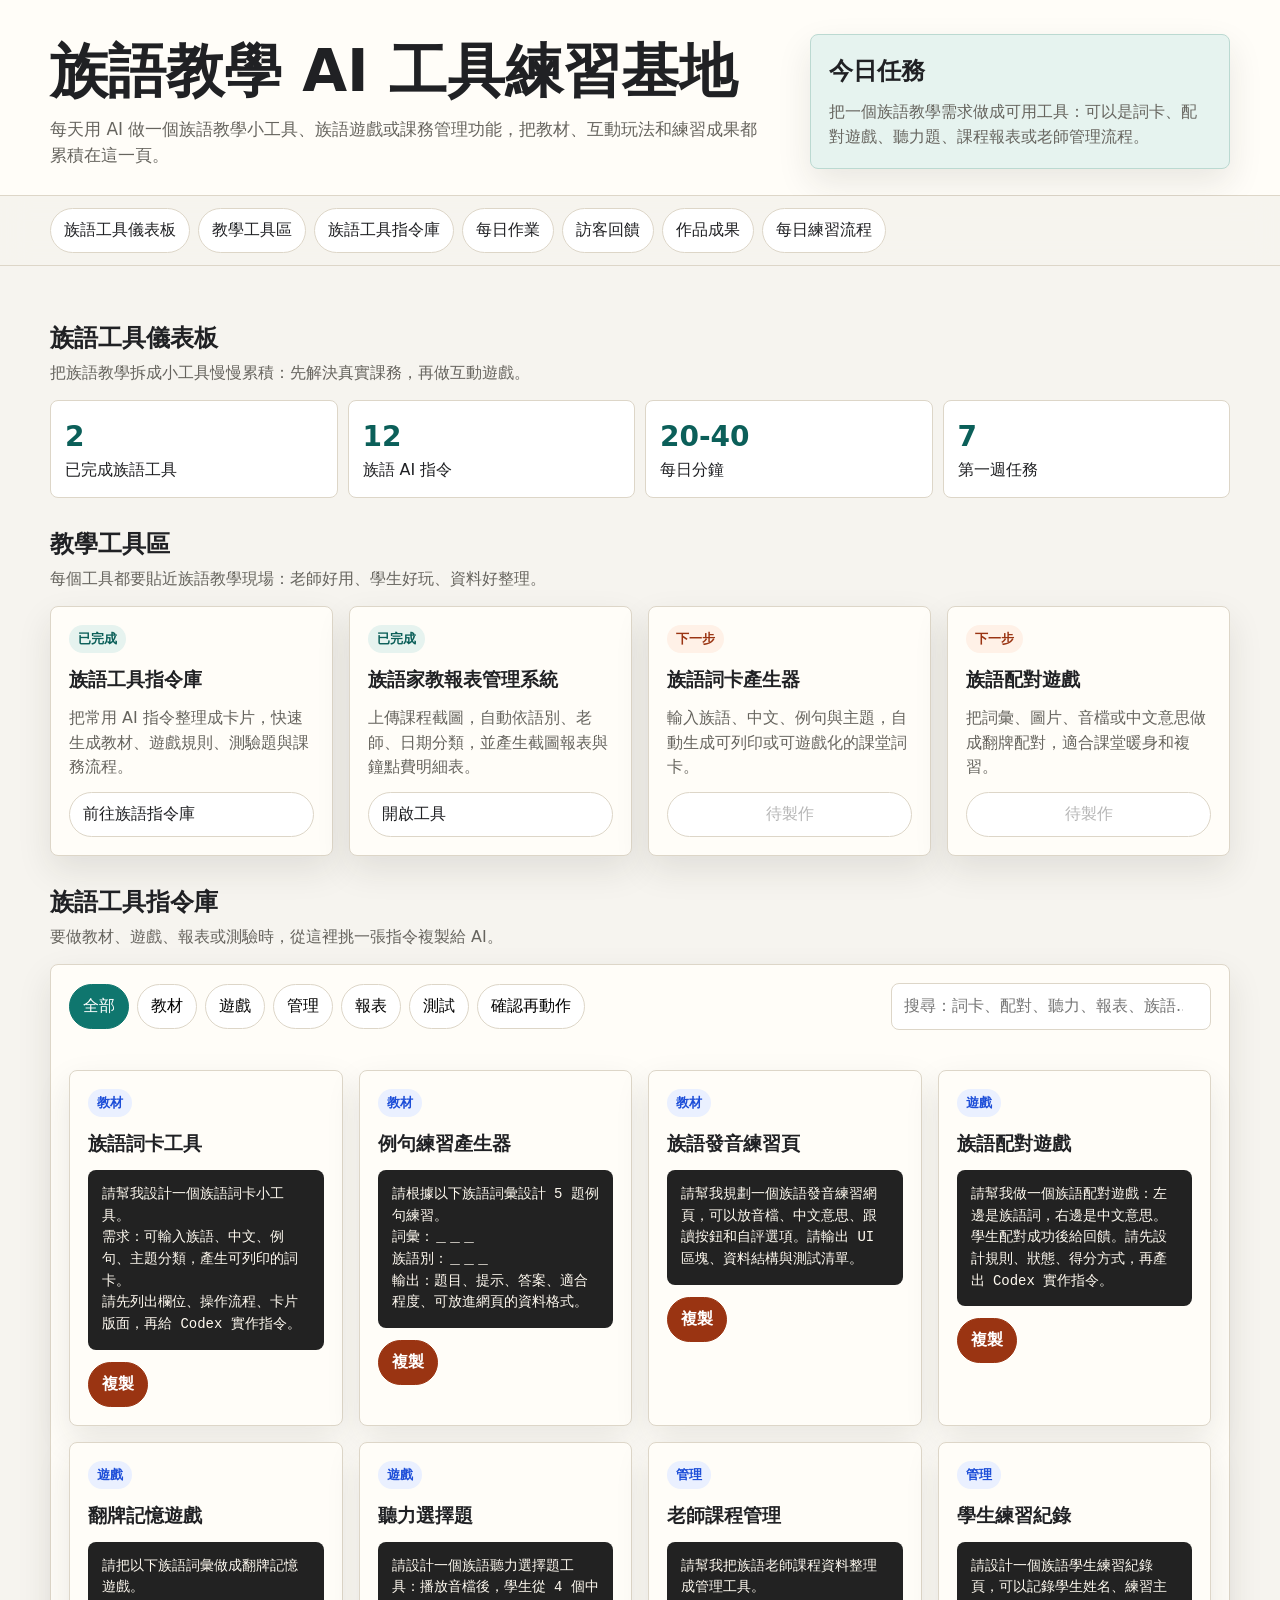
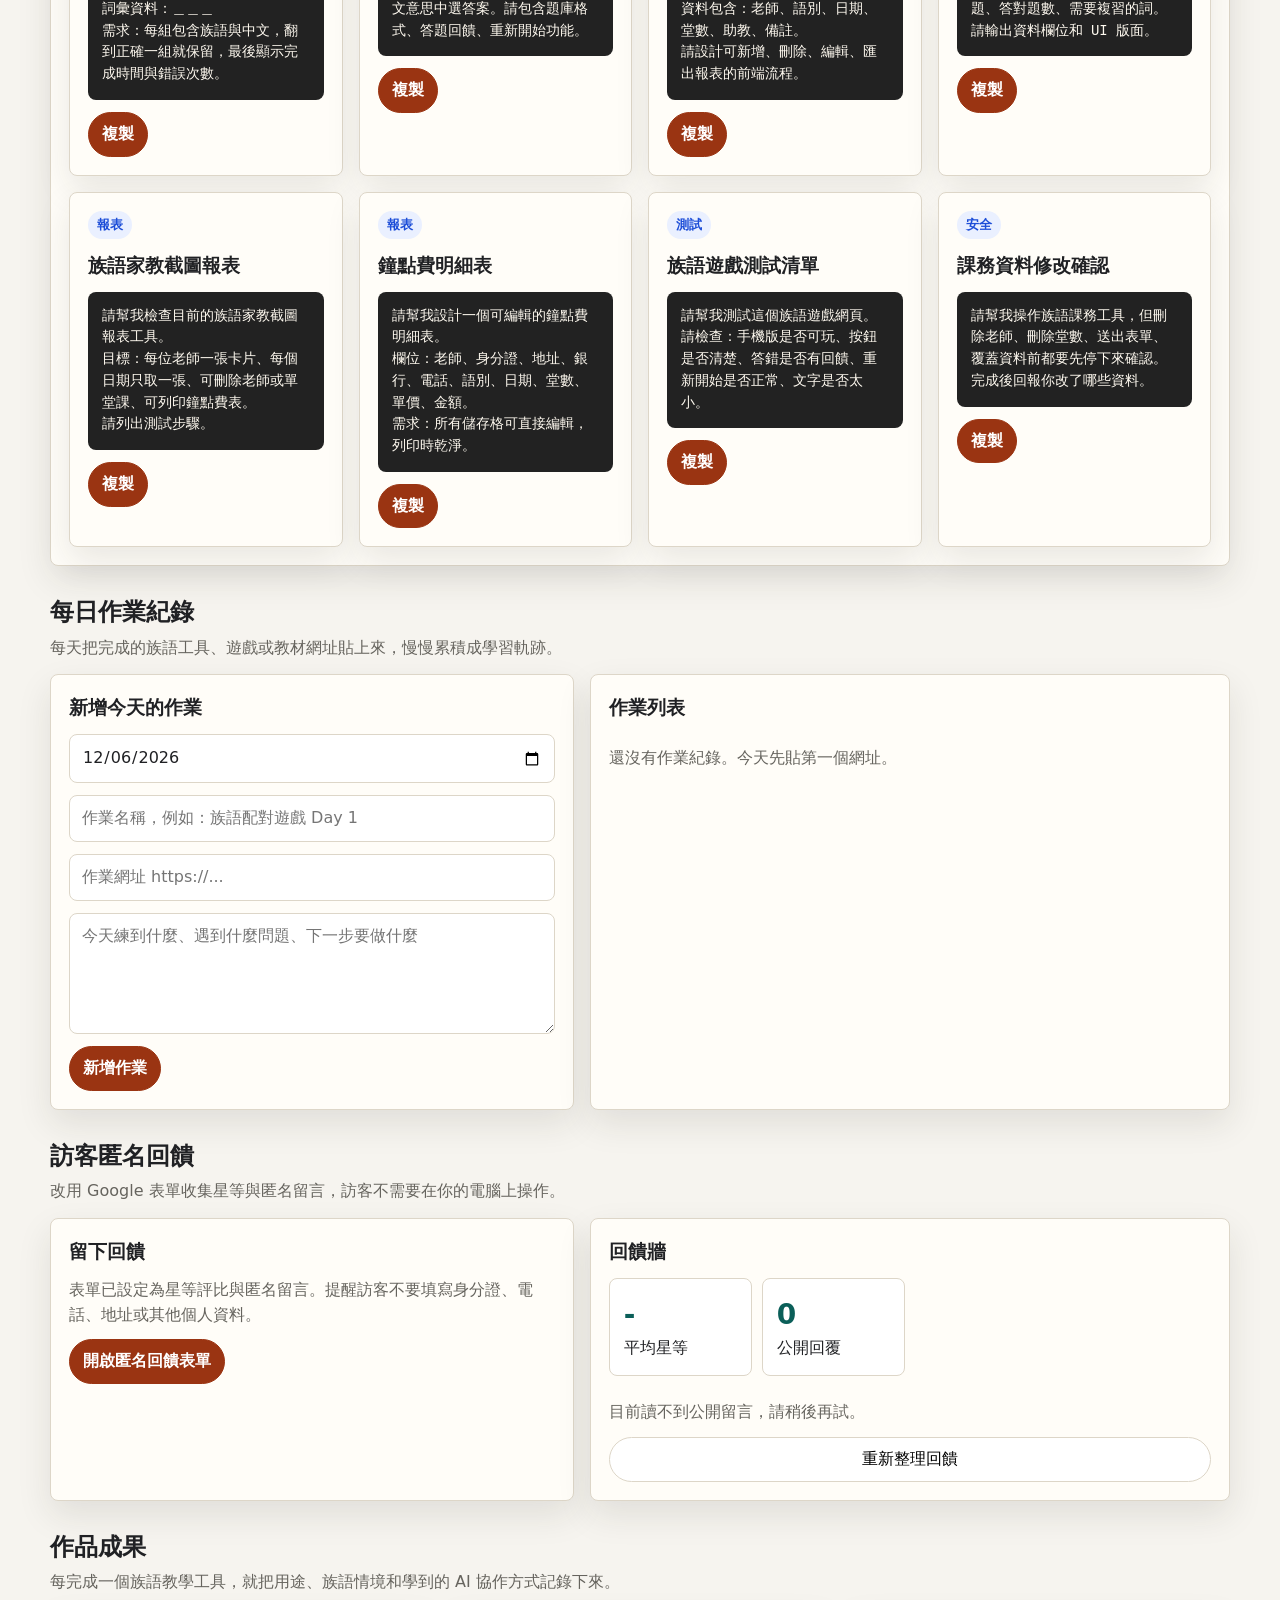
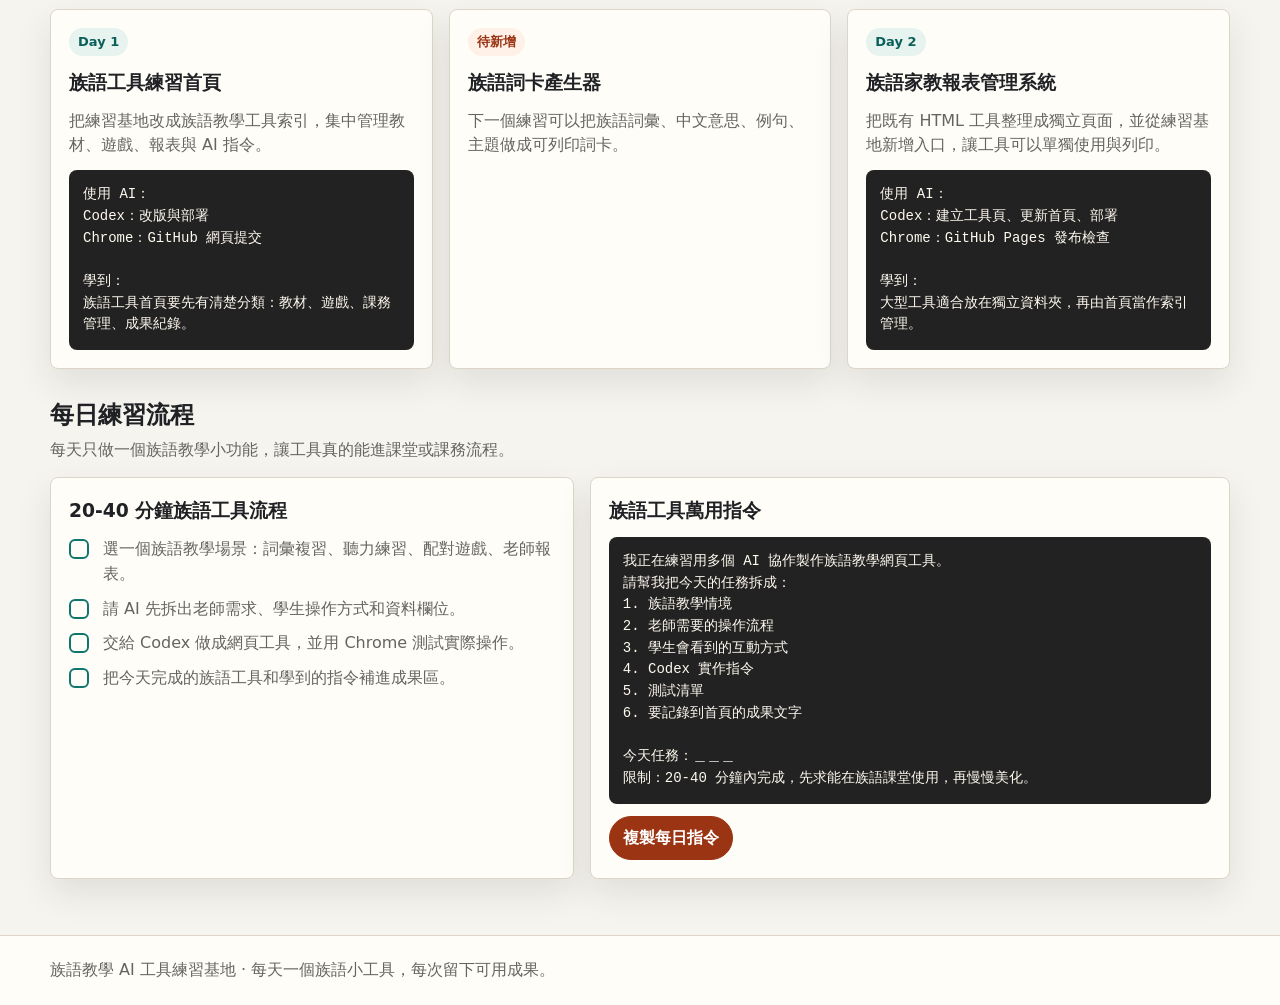
==== codex-chrome-prompts/index.html @ d0bfd475 "Connect public feedback wall Read anonymous feedback from the public Google Sheets response feed and" ====
<!doctype html>
<html lang="zh-Hant">
<head>
  <meta charset="utf-8">
  <meta name="viewport" content="width=device-width, initial-scale=1">
  <title>族語教學 AI 工具練習基地</title>
  <style>
    :root {
      color-scheme: light;
      --bg: #f6f4ef;
      --ink: #202124;
      --muted: #66645e;
      --line: #ddd6c8;
      --panel: #fffdf8;
      --accent: #0f766e;
      --accent-dark: #0b5f59;
      --warn: #9a3412;
      --blue: #1d4ed8;
      --green-soft: #e6f3ef;
      --orange-soft: #fff1e7;
      --blue-soft: #eaf0ff;
      --shadow: 0 14px 34px rgba(41, 37, 29, 0.10);
    }

    * {
      box-sizing: border-box;
    }

    html {
      scroll-behavior: smooth;
    }

    body {
      margin: 0;
      font-family: "Noto Sans TC", "Microsoft JhengHei", system-ui, sans-serif;
      background: var(--bg);
      color: var(--ink);
      line-height: 1.55;
    }

    a {
      color: inherit;
    }

    header {
      border-bottom: 1px solid var(--line);
      background: var(--panel);
    }

    .wrap {
      width: min(1180px, calc(100% - 32px));
      margin: 0 auto;
    }

    .hero {
      display: grid;
      grid-template-columns: minmax(0, 1.4fr) minmax(280px, 0.8fr);
      gap: 24px;
      align-items: end;
      padding: 34px 0 26px;
    }

    h1 {
      margin: 0;
      font-size: clamp(30px, 5vw, 58px);
      line-height: 1.05;
      letter-spacing: 0;
    }

    .lead {
      margin: 14px 0 0;
      color: var(--muted);
      font-size: 17px;
      max-width: 720px;
    }

    .today {
      background: var(--green-soft);
      border: 1px solid #bbd9d1;
      border-radius: 8px;
      padding: 18px;
      box-shadow: var(--shadow);
    }

    .today h2,
    .section-title h2,
    .card h3 {
      margin: 0;
      letter-spacing: 0;
    }

    .today p {
      margin: 10px 0 0;
      color: var(--muted);
    }

    .nav {
      position: sticky;
      top: 0;
      z-index: 20;
      background: rgba(246, 244, 239, 0.94);
      backdrop-filter: blur(14px);
      border-bottom: 1px solid var(--line);
    }

    .nav-inner {
      display: flex;
      flex-wrap: wrap;
      gap: 8px;
      padding: 12px 0;
    }

    .nav a,
    .pill,
    .tab,
    .copy {
      min-height: 40px;
      border-radius: 999px;
      border: 1px solid var(--line);
      background: #fff;
      padding: 9px 13px;
      text-decoration: none;
      font: inherit;
      cursor: pointer;
    }

    .nav a:hover,
    .tab[aria-pressed="true"] {
      background: var(--accent);
      border-color: var(--accent);
      color: white;
    }

    main {
      padding: 26px 0 56px;
    }

    section {
      scroll-margin-top: 78px;
      margin-top: 28px;
    }

    .section-title {
      display: flex;
      align-items: end;
      justify-content: space-between;
      gap: 16px;
      margin-bottom: 14px;
    }

    .section-title p {
      margin: 4px 0 0;
      color: var(--muted);
    }

    .grid {
      display: grid;
      grid-template-columns: repeat(auto-fit, minmax(260px, 1fr));
      gap: 16px;
    }

    .wide-grid {
      display: grid;
      grid-template-columns: minmax(0, 0.9fr) minmax(0, 1.1fr);
      gap: 16px;
    }

    .card,
    .prompt-panel {
      background: var(--panel);
      border: 1px solid var(--line);
      border-radius: 8px;
      box-shadow: var(--shadow);
      padding: 18px;
    }

    .card {
      display: flex;
      flex-direction: column;
      gap: 12px;
    }

    .card p {
      margin: 0;
      color: var(--muted);
    }

    .metric {
      display: grid;
      grid-template-columns: repeat(4, 1fr);
      gap: 10px;
    }

    .metric div {
      background: #fff;
      border: 1px solid var(--line);
      border-radius: 8px;
      padding: 14px;
    }

    .metric strong {
      display: block;
      font-size: 28px;
      color: var(--accent-dark);
    }

    .tool-card {
      min-height: 210px;
    }

    .status {
      width: fit-content;
      max-width: 100%;
      border-radius: 999px;
      padding: 4px 9px;
      font-size: 13px;
      font-weight: 700;
      background: var(--blue-soft);
      color: var(--blue);
    }

    .status.done {
      background: var(--green-soft);
      color: var(--accent-dark);
    }

    .status.next {
      background: var(--orange-soft);
      color: var(--warn);
    }

    pre {
      margin: 0;
      white-space: pre-wrap;
      word-break: break-word;
      background: #222;
      color: #fffaf0;
      border-radius: 8px;
      padding: 14px;
      font-size: 14px;
      overflow: auto;
    }

    .prompt-panel {
      display: grid;
      gap: 12px;
    }

    .prompt-top {
      display: grid;
      grid-template-columns: 1fr minmax(220px, 320px);
      gap: 12px;
      align-items: center;
    }

    .search {
      width: 100%;
      min-height: 44px;
      border: 1px solid var(--line);
      border-radius: 8px;
      padding: 10px 12px;
      font: inherit;
      background: #fff;
      color: var(--ink);
    }

    .tabs {
      display: flex;
      flex-wrap: wrap;
      gap: 8px;
    }

    .copy {
      width: fit-content;
      background: var(--warn);
      border-color: var(--warn);
      color: white;
      font-weight: 700;
    }

    .checklist {
      margin: 0;
      padding: 0;
      list-style: none;
      display: grid;
      gap: 10px;
    }

    .checklist li {
      display: grid;
      grid-template-columns: 26px 1fr;
      gap: 8px;
      align-items: start;
      color: var(--muted);
    }

    .box {
      width: 20px;
      height: 20px;
      border-radius: 6px;
      border: 2px solid var(--accent);
      margin-top: 2px;
    }

    .empty {
      display: none;
      padding: 26px;
      border: 1px dashed var(--line);
      border-radius: 8px;
      text-align: center;
      color: var(--muted);
      background: rgba(255, 255, 255, 0.5);
    }

    footer {
      border-top: 1px solid var(--line);
      color: var(--muted);
      padding: 22px 0;
      background: var(--panel);
    }

    @media (max-width: 820px) {
      .hero,
      .wide-grid,
      .prompt-top {
        grid-template-columns: 1fr;
      }

      .metric {
        grid-template-columns: repeat(2, 1fr);
      }

      .wrap {
        width: min(100% - 22px, 1180px);
      }
    }
  </style>
</head>
<body>
  <header>
    <div class="wrap hero">
      <div>
        <h1>族語教學 AI 工具練習基地</h1>
        <p class="lead">每天用 AI 做一個族語教學小工具、族語遊戲或課務管理功能，把教材、互動玩法和練習成果都累積在這一頁。</p>
      </div>
      <aside class="today">
        <h2>今日任務</h2>
        <p>把一個族語教學需求做成可用工具：可以是詞卡、配對遊戲、聽力題、課程報表或老師管理流程。</p>
      </aside>
    </div>
  </header>

  <nav class="nav" aria-label="首頁導覽">
    <div class="wrap nav-inner">
      <a href="#dashboard">族語工具儀表板</a>
      <a href="#tools">教學工具區</a>
      <a href="#prompts">族語工具指令庫</a>
      <a href="#homework">每日作業</a>
      <a href="#feedback">訪客回饋</a>
      <a href="#projects">作品成果</a>
      <a href="#routine">每日練習流程</a>
    </div>
  </nav>

  <main class="wrap">
    <section id="dashboard">
      <div class="section-title">
        <div>
          <h2>族語工具儀表板</h2>
          <p>把族語教學拆成小工具慢慢累積：先解決真實課務，再做互動遊戲。</p>
        </div>
      </div>
      <div class="metric" aria-label="練習統計">
        <div><strong>2</strong><span>已完成族語工具</span></div>
        <div><strong>12</strong><span>族語 AI 指令</span></div>
        <div><strong>20-40</strong><span>每日分鐘</span></div>
        <div><strong>7</strong><span>第一週任務</span></div>
      </div>
    </section>

    <section id="tools">
      <div class="section-title">
        <div>
          <h2>教學工具區</h2>
          <p>每個工具都要貼近族語教學現場：老師好用、學生好玩、資料好整理。</p>
        </div>
      </div>
      <div class="grid">
        <article class="card tool-card">
          <span class="status done">已完成</span>
          <h3>族語工具指令庫</h3>
          <p>把常用 AI 指令整理成卡片，快速生成教材、遊戲規則、測驗題與課務流程。</p>
          <a class="pill" href="#prompts">前往族語指令庫</a>
        </article>
        <article class="card tool-card">
          <span class="status done">已完成</span>
          <h3>族語家教報表管理系統</h3>
          <p>上傳課程截圖，自動依語別、老師、日期分類，並產生截圖報表與鐘點費明細表。</p>
          <a class="pill" href="tools/teacher-manager/">開啟工具</a>
        </article>
        <article class="card tool-card">
          <span class="status next">下一步</span>
          <h3>族語詞卡產生器</h3>
          <p>輸入族語、中文、例句與主題，自動生成可列印或可遊戲化的課堂詞卡。</p>
          <button class="pill" type="button" disabled>待製作</button>
        </article>
        <article class="card tool-card">
          <span class="status next">下一步</span>
          <h3>族語配對遊戲</h3>
          <p>把詞彙、圖片、音檔或中文意思做成翻牌配對，適合課堂暖身和複習。</p>
          <button class="pill" type="button" disabled>待製作</button>
        </article>
      </div>
    </section>

    <section id="prompts">
      <div class="section-title">
        <div>
          <h2>族語工具指令庫</h2>
          <p>要做教材、遊戲、報表或測驗時，從這裡挑一張指令複製給 AI。</p>
        </div>
      </div>
      <div class="prompt-panel">
        <div class="prompt-top">
          <div class="tabs" aria-label="指令分類">
            <button class="tab" type="button" data-filter="all" aria-pressed="true">全部</button>
            <button class="tab" type="button" data-filter="教材">教材</button>
            <button class="tab" type="button" data-filter="遊戲">遊戲</button>
            <button class="tab" type="button" data-filter="管理">管理</button>
            <button class="tab" type="button" data-filter="報表">報表</button>
            <button class="tab" type="button" data-filter="測試">測試</button>
            <button class="tab" type="button" data-filter="安全">確認再動作</button>
          </div>
          <input id="search" class="search" type="search" placeholder="搜尋：詞卡、配對、聽力、報表、族語..." aria-label="搜尋指令">
        </div>
        <section id="cards" class="grid" aria-live="polite"></section>
        <div id="empty" class="empty">找不到符合的指令，換個關鍵字試試。</div>
      </div>
    </section>

    <section id="homework">
      <div class="section-title">
        <div>
          <h2>每日作業紀錄</h2>
          <p>每天把完成的族語工具、遊戲或教材網址貼上來，慢慢累積成學習軌跡。</p>
        </div>
      </div>
      <div class="wide-grid">
        <form id="homeworkForm" class="card">
          <h3>新增今天的作業</h3>
          <input class="search" id="homeworkDate" type="date" aria-label="作業日期">
          <input class="search" id="homeworkTitle" type="text" placeholder="作業名稱，例如：族語配對遊戲 Day 1" aria-label="作業名稱">
          <input class="search" id="homeworkUrl" type="url" placeholder="作業網址 https://..." aria-label="作業網址">
          <textarea class="search" id="homeworkNote" rows="4" placeholder="今天練到什麼、遇到什麼問題、下一步要做什麼" aria-label="作業備註"></textarea>
          <button class="copy" type="submit">新增作業</button>
        </form>
        <div class="card">
          <h3>作業列表</h3>
          <div id="homeworkList" class="grid"></div>
          <p id="homeworkEmpty">還沒有作業紀錄。今天先貼第一個網址。</p>
        </div>
      </div>
    </section>

    <section id="feedback">
      <div class="section-title">
        <div>
          <h2>訪客匿名回饋</h2>
          <p>改用 Google 表單收集星等與匿名留言，訪客不需要在你的電腦上操作。</p>
        </div>
      </div>
      <div class="wide-grid">
        <article class="card">
          <h3>留下回饋</h3>
          <p>表單已設定為星等評比與匿名留言。提醒訪客不要填寫身分證、電話、地址或其他個人資料。</p>
          <a class="copy" href="https://docs.google.com/forms/d/e/1FAIpQLSfCCfNh2NiaA90aneGBDRAvDS9iLrPVY4D7FcaS10kZb9ofvw/viewform?usp=sf_link" target="_blank" rel="noopener">開啟匿名回饋表單</a>
        </article>
        <div class="card">
          <h3>回饋牆</h3>
          <div class="metric">
            <div>
              <strong id="feedbackAverage">-</strong>
              <span>平均星等</span>
            </div>
            <div>
              <strong id="feedbackCount">0</strong>
              <span>公開回覆</span>
            </div>
          </div>
          <div id="feedbackList" class="grid"></div>
          <p id="feedbackEmpty">尚無公開留言。送出第一則回饋後，稍等一下就會出現在這裡。</p>
          <button class="pill" type="button" id="refreshFeedback">重新整理回饋</button>
        </div>
      </div>
    </section>

    <section id="projects">
      <div class="section-title">
        <div>
          <h2>作品成果</h2>
          <p>每完成一個族語教學工具，就把用途、族語情境和學到的 AI 協作方式記錄下來。</p>
        </div>
      </div>
      <div class="grid">
        <article class="card">
          <span class="status done">Day 1</span>
          <h3>族語工具練習首頁</h3>
          <p>把練習基地改成族語教學工具索引，集中管理教材、遊戲、報表與 AI 指令。</p>
          <pre>使用 AI：
Codex：改版與部署
Chrome：GitHub 網頁提交

學到：
族語工具首頁要先有清楚分類：教材、遊戲、課務管理、成果紀錄。</pre>
        </article>
        <article class="card">
          <span class="status next">待新增</span>
          <h3>族語詞卡產生器</h3>
          <p>下一個練習可以把族語詞彙、中文意思、例句、主題做成可列印詞卡。</p>
        </article>
        <article class="card">
          <span class="status done">Day 2</span>
          <h3>族語家教報表管理系統</h3>
          <p>把既有 HTML 工具整理成獨立頁面，並從練習基地新增入口，讓工具可以單獨使用與列印。</p>
          <pre>使用 AI：
Codex：建立工具頁、更新首頁、部署
Chrome：GitHub Pages 發布檢查

學到：
大型工具適合放在獨立資料夾，再由首頁當作索引管理。</pre>
        </article>
      </div>
    </section>

    <section id="routine">
      <div class="section-title">
        <div>
          <h2>每日練習流程</h2>
          <p>每天只做一個族語教學小功能，讓工具真的能進課堂或課務流程。</p>
        </div>
      </div>
      <div class="wide-grid">
        <article class="card">
          <h3>20-40 分鐘族語工具流程</h3>
          <ul class="checklist">
            <li><span class="box"></span><span>選一個族語教學場景：詞彙複習、聽力練習、配對遊戲、老師報表。</span></li>
            <li><span class="box"></span><span>請 AI 先拆出老師需求、學生操作方式和資料欄位。</span></li>
            <li><span class="box"></span><span>交給 Codex 做成網頁工具，並用 Chrome 測試實際操作。</span></li>
            <li><span class="box"></span><span>把今天完成的族語工具和學到的指令補進成果區。</span></li>
          </ul>
        </article>
        <article class="card">
          <h3>族語工具萬用指令</h3>
          <pre id="dailyPrompt">我正在練習用多個 AI 協作製作族語教學網頁工具。
請幫我把今天的任務拆成：
1. 族語教學情境
2. 老師需要的操作流程
3. 學生會看到的互動方式
4. Codex 實作指令
5. 測試清單
6. 要記錄到首頁的成果文字

今天任務：＿＿＿
限制：20-40 分鐘內完成，先求能在族語課堂使用，再慢慢美化。</pre>
          <button class="copy" type="button" data-copy-target="dailyPrompt">複製每日指令</button>
        </article>
      </div>
    </section>
  </main>

  <footer>
    <div class="wrap">族語教學 AI 工具練習基地 · 每天一個族語小工具，每次留下可用成果。</div>
  </footer>

  <script>
    const prompts = [
      ["教材", "族語詞卡工具", "請幫我設計一個族語詞卡小工具。\n需求：可輸入族語、中文、例句、主題分類，產生可列印的詞卡。\n請先列出欄位、操作流程、卡片版面，再給 Codex 實作指令。"],
      ["教材", "例句練習產生器", "請根據以下族語詞彙設計 5 題例句練習。\n詞彙：＿＿＿\n族語別：＿＿＿\n輸出：題目、提示、答案、適合程度、可放進網頁的資料格式。"],
      ["教材", "族語發音練習頁", "請幫我規劃一個族語發音練習網頁，可以放音檔、中文意思、跟讀按鈕和自評選項。請輸出 UI 區塊、資料結構與測試清單。"],
      ["遊戲", "族語配對遊戲", "請幫我做一個族語配對遊戲：左邊是族語詞，右邊是中文意思。學生配對成功後給回饋。請先設計規則、狀態、得分方式，再產出 Codex 實作指令。"],
      ["遊戲", "翻牌記憶遊戲", "請把以下族語詞彙做成翻牌記憶遊戲。\n詞彙資料：＿＿＿\n需求：每組包含族語與中文，翻到正確一組就保留，最後顯示完成時間與錯誤次數。"],
      ["遊戲", "聽力選擇題", "請設計一個族語聽力選擇題工具：播放音檔後，學生從 4 個中文意思中選答案。請包含題庫格式、答題回饋、重新開始功能。"],
      ["管理", "老師課程管理", "請幫我把族語老師課程資料整理成管理工具。\n資料包含：老師、語別、日期、堂數、助教、備註。\n請設計可新增、刪除、編輯、匯出報表的前端流程。"],
      ["管理", "學生練習紀錄", "請設計一個族語學生練習紀錄頁，可以記錄學生姓名、練習主題、答對題數、需要複習的詞。請輸出資料欄位和 UI 版面。"],
      ["報表", "族語家教截圖報表", "請幫我檢查目前的族語家教截圖報表工具。\n目標：每位老師一張卡片、每個日期只取一張、可刪除老師或單堂課、可列印鐘點費表。\n請列出測試步驟。"],
      ["報表", "鐘點費明細表", "請幫我設計一個可編輯的鐘點費明細表。\n欄位：老師、身分證、地址、銀行、電話、語別、日期、堂數、單價、金額。\n需求：所有儲存格可直接編輯，列印時乾淨。"],
      ["測試", "族語遊戲測試清單", "請幫我測試這個族語遊戲網頁。\n請檢查：手機版是否可玩、按鈕是否清楚、答錯是否有回饋、重新開始是否正常、文字是否太小。"],
      ["安全", "課務資料修改確認", "請幫我操作族語課務工具，但刪除老師、刪除堂數、送出表單、覆蓋資料前都要先停下來確認。完成後回報你改了哪些資料。"]
    ];

    const cards = document.querySelector("#cards");
    const empty = document.querySelector("#empty");
    const search = document.querySelector("#search");
    const tabs = [...document.querySelectorAll(".tab")];
    let active = "all";

    function render() {
      const q = search.value.trim().toLowerCase();
      const filtered = prompts.filter(([category, title, text]) => {
        const inCategory = active === "all" || category === active;
        const haystack = `${category} ${title} ${text}`.toLowerCase();
        return inCategory && (!q || haystack.includes(q));
      });

      cards.innerHTML = filtered.map(([category, title, text], index) => `
        <article class="card">
          <span class="status">${category}</span>
          <h3>${title}</h3>
          <pre>${escapeHtml(text)}</pre>
          <button class="copy" type="button" data-prompt-index="${index}">複製</button>
        </article>
      `).join("");

      cards.querySelectorAll("[data-prompt-index]").forEach((button, index) => {
        button.addEventListener("click", async () => copyText(filtered[index][2], button));
      });

      empty.style.display = filtered.length ? "none" : "block";
    }

    function escapeHtml(value) {
      return value.replace(/[&<>"']/g, char => ({
        "&": "&amp;",
        "<": "&lt;",
        ">": "&gt;",
        "\"": "&quot;",
        "'": "&#039;"
      }[char]));
    }

    async function copyText(text, button) {
      await navigator.clipboard.writeText(text);
      const old = button.textContent;
      button.textContent = "已複製";
      setTimeout(() => button.textContent = old, 1200);
    }

    tabs.forEach(tab => {
      tab.addEventListener("click", () => {
        active = tab.dataset.filter;
        tabs.forEach(item => item.setAttribute("aria-pressed", String(item === tab)));
        render();
      });
    });

    document.querySelectorAll("[data-copy-target]").forEach(button => {
      button.addEventListener("click", () => {
        const target = document.getElementById(button.dataset.copyTarget);
        copyText(target.textContent, button);
      });
    });

    const homeworkKey = "indigenousToolHomework";
    const feedbackSheetUrl = "https://docs.google.com/spreadsheets/d/1dECVvGtsBp9obg8Ll8b_SrhZnwe7Gqadeoqj3X7pkZc/gviz/tq?tqx=out:json;responseHandler:renderPublicFeedback&gid=944769991";
    const homeworkForm = document.querySelector("#homeworkForm");
    const today = new Date();
    document.querySelector("#homeworkDate").value = today.toISOString().slice(0, 10);

    function readItems(key) {
      try {
        return JSON.parse(localStorage.getItem(key)) || [];
      } catch {
        return [];
      }
    }

    function saveItems(key, items) {
      localStorage.setItem(key, JSON.stringify(items));
    }

    function renderHomework() {
      const list = document.querySelector("#homeworkList");
      const empty = document.querySelector("#homeworkEmpty");
      const items = readItems(homeworkKey).sort((a, b) => b.date.localeCompare(a.date));
      empty.style.display = items.length ? "none" : "block";
      list.innerHTML = items.map(item => `
        <article class="card">
          <span class="status done">${escapeHtml(item.date)}</span>
          <h3>${escapeHtml(item.title)}</h3>
          <p>${escapeHtml(item.note || "未填備註")}</p>
          <a class="pill" href="${escapeHtml(item.url)}" target="_blank" rel="noopener">開啟作業</a>
          <button class="pill" type="button" data-delete-homework="${item.id}">刪除</button>
        </article>
      `).join("");
      list.querySelectorAll("[data-delete-homework]").forEach(button => {
        button.addEventListener("click", () => {
          saveItems(homeworkKey, readItems(homeworkKey).filter(item => item.id !== button.dataset.deleteHomework));
          renderHomework();
        });
      });
    }

    window.renderPublicFeedback = response => {
      const rows = response?.table?.rows || [];
      const items = rows.map(row => {
        const cells = row.c || [];
        return {
          createdAt: cells[0]?.f || cells[0]?.v || "",
          rating: Number(cells[1]?.v || 0),
          message: String(cells[2]?.v || "").trim()
        };
      }).filter(item => item.rating && item.message);

      const list = document.querySelector("#feedbackList");
      const empty = document.querySelector("#feedbackEmpty");
      const count = document.querySelector("#feedbackCount");
      const average = document.querySelector("#feedbackAverage");
      const total = items.reduce((sum, item) => sum + item.rating, 0);

      count.textContent = items.length;
      average.textContent = items.length ? (total / items.length).toFixed(1) : "-";
      empty.style.display = items.length ? "none" : "block";
      list.innerHTML = items.reverse().slice(0, 12).map(item => `
        <article class="card">
          <span class="status">${"★".repeat(item.rating)}${"☆".repeat(5 - item.rating)}</span>
          <p>${escapeHtml(item.message)}</p>
          <span class="hint">${escapeHtml(item.createdAt || "匿名訪客")}</span>
        </article>
      `).join("");
    };

    function loadPublicFeedback() {
      document.querySelector("#feedbackEmpty").textContent = "正在讀取公開留言...";
      const oldScript = document.querySelector("#feedbackSheetScript");
      oldScript?.remove();
      const script = document.createElement("script");
      script.id = "feedbackSheetScript";
      script.src = `${feedbackSheetUrl}&cache=${Date.now()}`;
      script.onerror = () => {
        document.querySelector("#feedbackEmpty").textContent = "目前讀不到公開留言，請稍後再試。";
      };
      document.body.appendChild(script);
    }

    homeworkForm.addEventListener("submit", event => {
      event.preventDefault();
      const item = {
        id: crypto.randomUUID(),
        date: document.querySelector("#homeworkDate").value,
        title: document.querySelector("#homeworkTitle").value.trim() || "未命名族語作業",
        url: document.querySelector("#homeworkUrl").value.trim(),
        note: document.querySelector("#homeworkNote").value.trim()
      };
      if (!item.url) return;
      saveItems(homeworkKey, [item, ...readItems(homeworkKey)]);
      homeworkForm.reset();
      document.querySelector("#homeworkDate").value = today.toISOString().slice(0, 10);
      renderHomework();
    });

    search.addEventListener("input", render);
    document.querySelector("#refreshFeedback").addEventListener("click", loadPublicFeedback);
    render();
    renderHomework();
    loadPublicFeedback();
  </script>
</body>
</html>
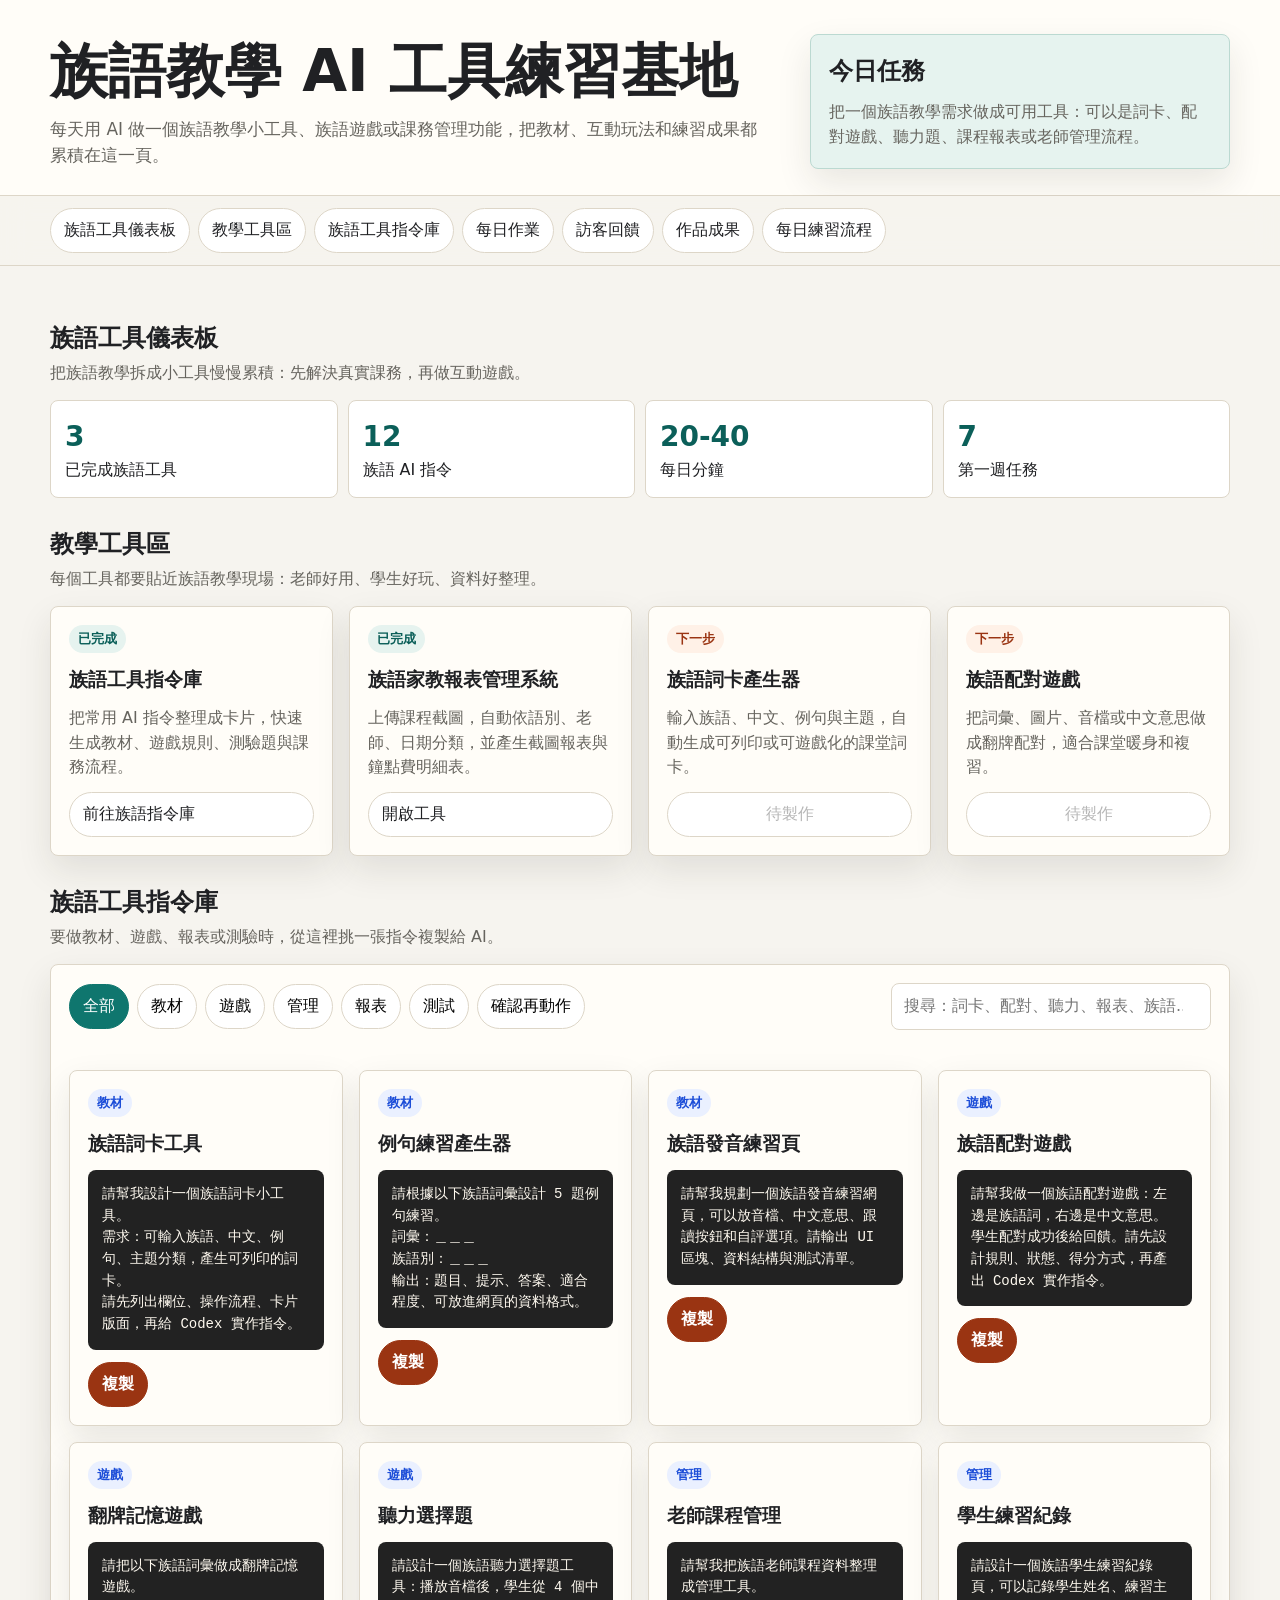
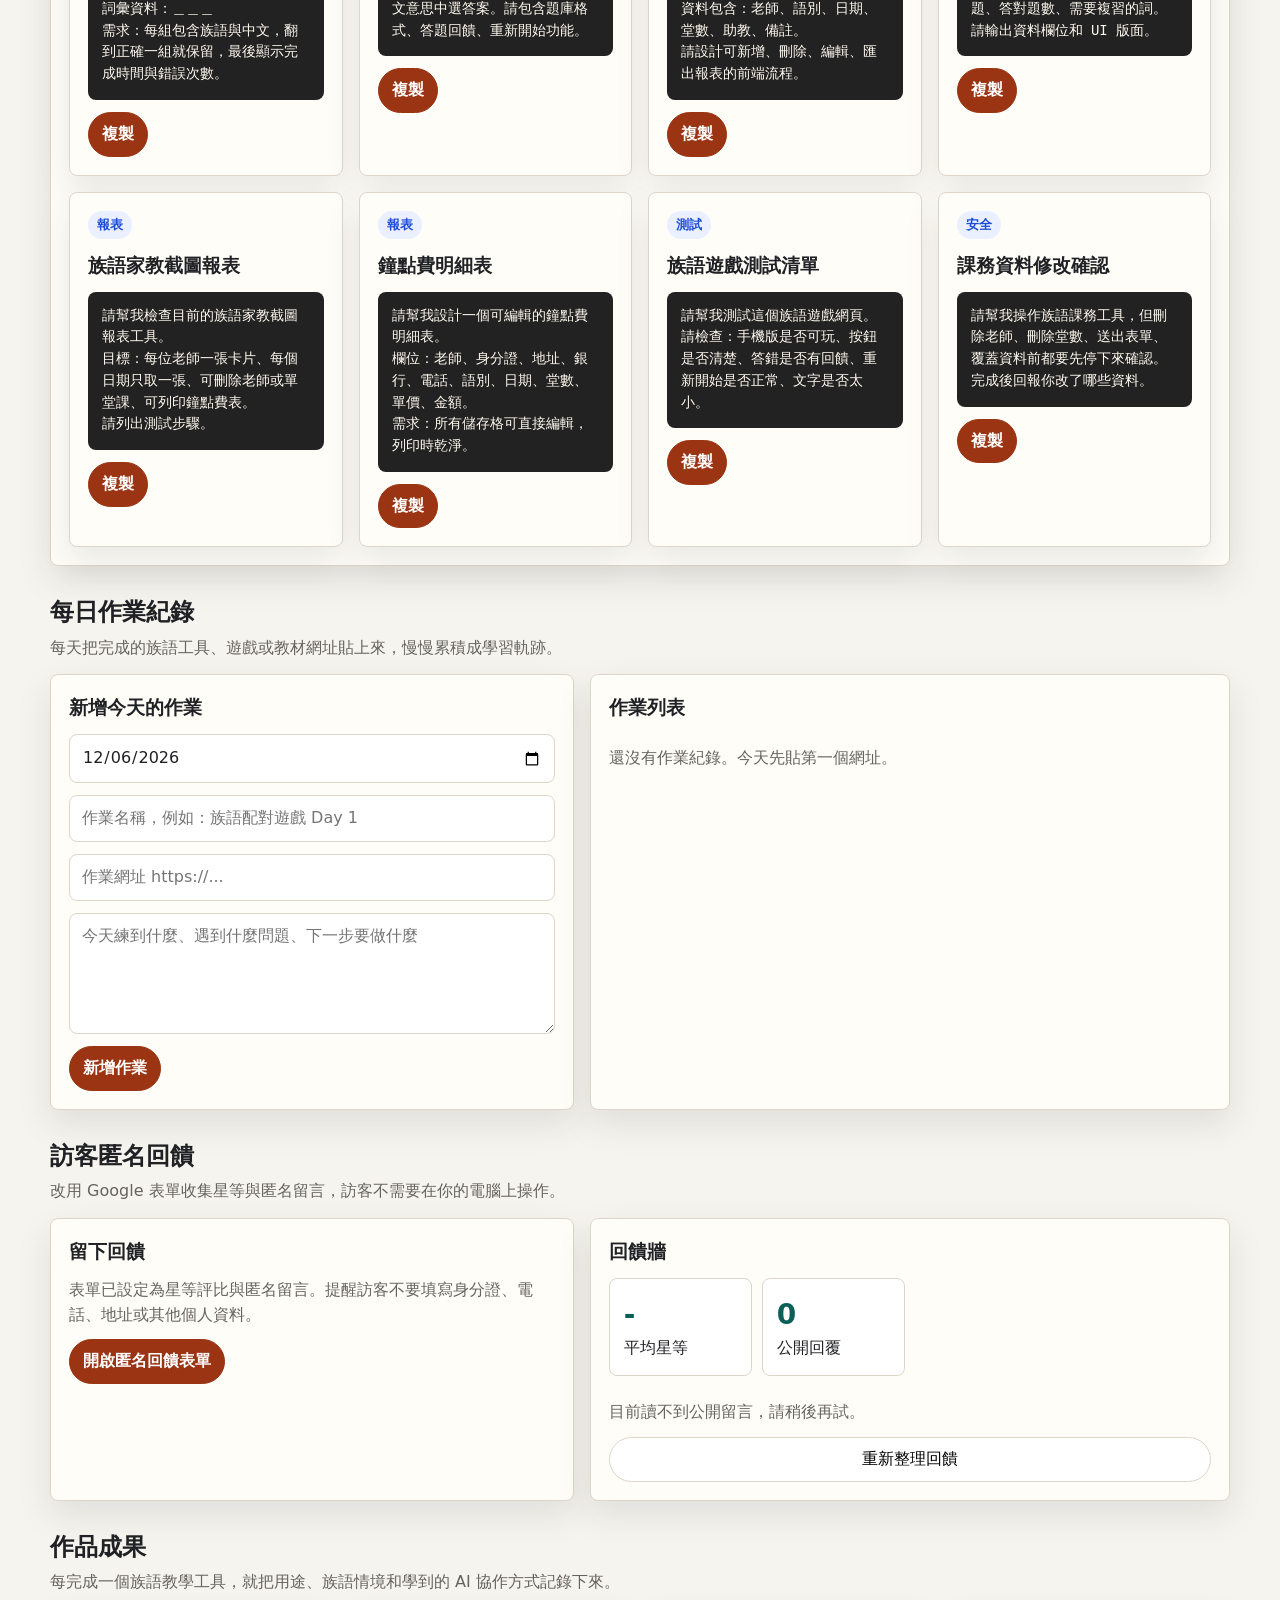
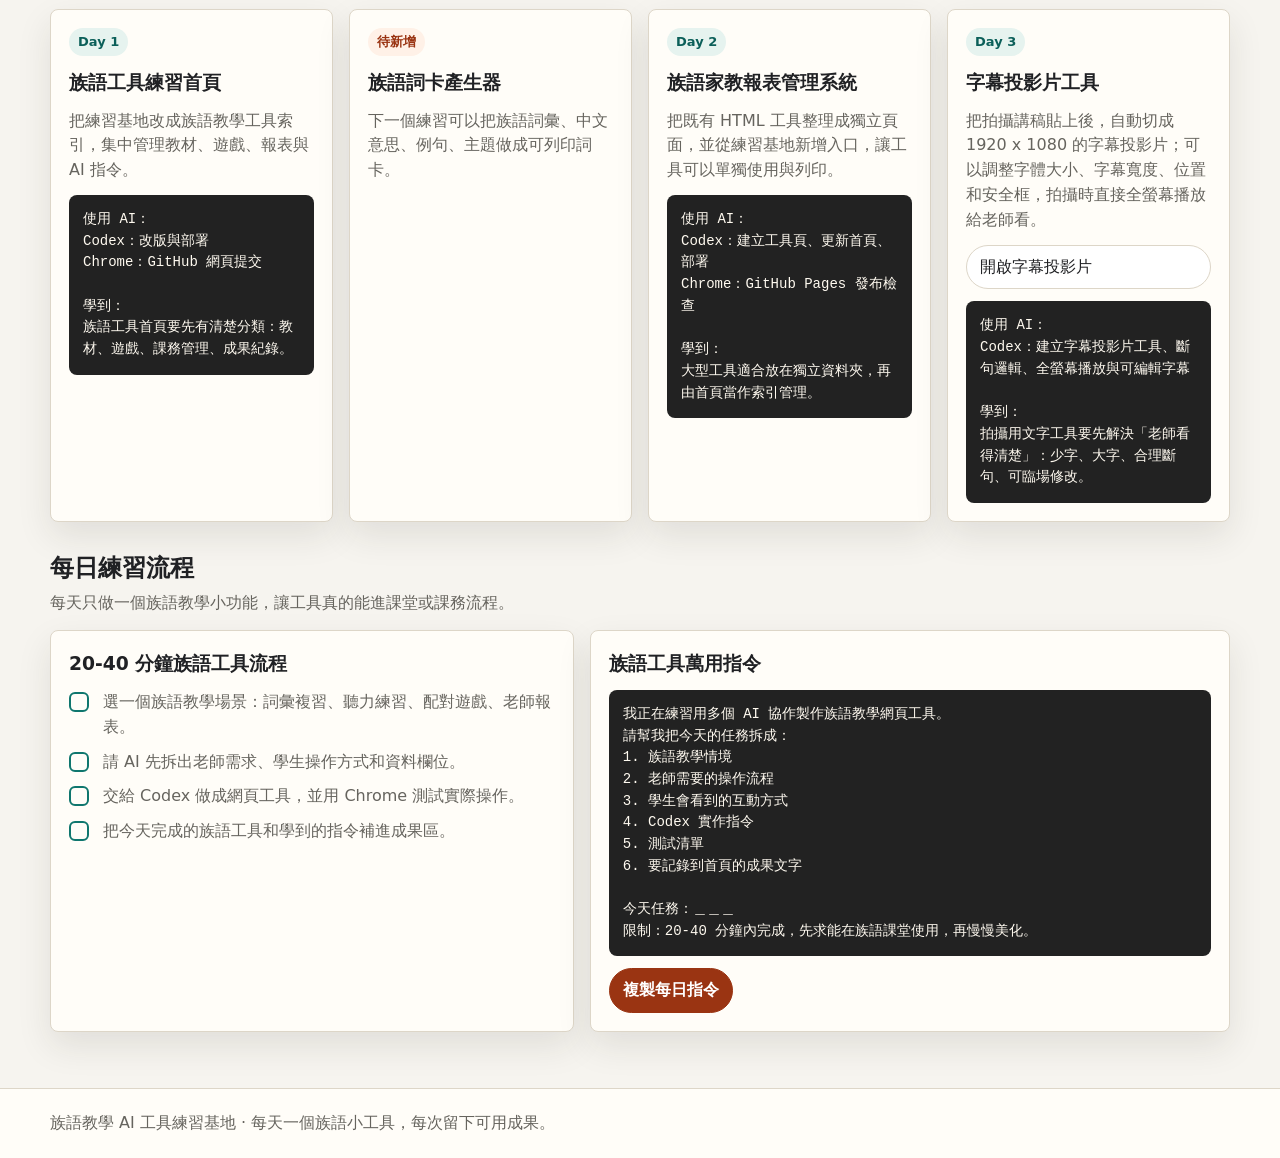
==== commit 4cdf950f: "Update completed tools count and add subtitle tool" ====
--- a/codex-chrome-prompts/index.html
+++ b/codex-chrome-prompts/index.html
@@ -371,7 +371,7 @@
         </div>
       </div>
       <div class="metric" aria-label="練習統計">
-        <div><strong>2</strong><span>已完成族語工具</span></div>
+        <div><strong>3</strong><span>已完成族語工具</span></div>
         <div><strong>12</strong><span>族語 AI 指令</span></div>
         <div><strong>20-40</strong><span>每日分鐘</span></div>
         <div><strong>7</strong><span>第一週任務</span></div>
@@ -529,6 +529,17 @@
 學到：
 大型工具適合放在獨立資料夾，再由首頁當作索引管理。</pre>
         </article>
+        <article class="card">
+          <span class="status done">Day 3</span>
+          <h3>字幕投影片工具</h3>
+          <p>把拍攝講稿貼上後，自動切成 1920 x 1080 的字幕投影片；可以調整字體大小、字幕寬度、位置和安全框，拍攝時直接全螢幕播放給老師看。</p>
+          <a class="pill" href="tools/subtitle-slides/">開啟字幕投影片</a>
+          <pre>使用 AI：
+Codex：建立字幕投影片工具、斷句邏輯、全螢幕播放與可編輯字幕
+
+學到：
+拍攝用文字工具要先解決「老師看得清楚」：少字、大字、合理斷句、可臨場修改。</pre>
+        </article>
       </div>
     </section>
 
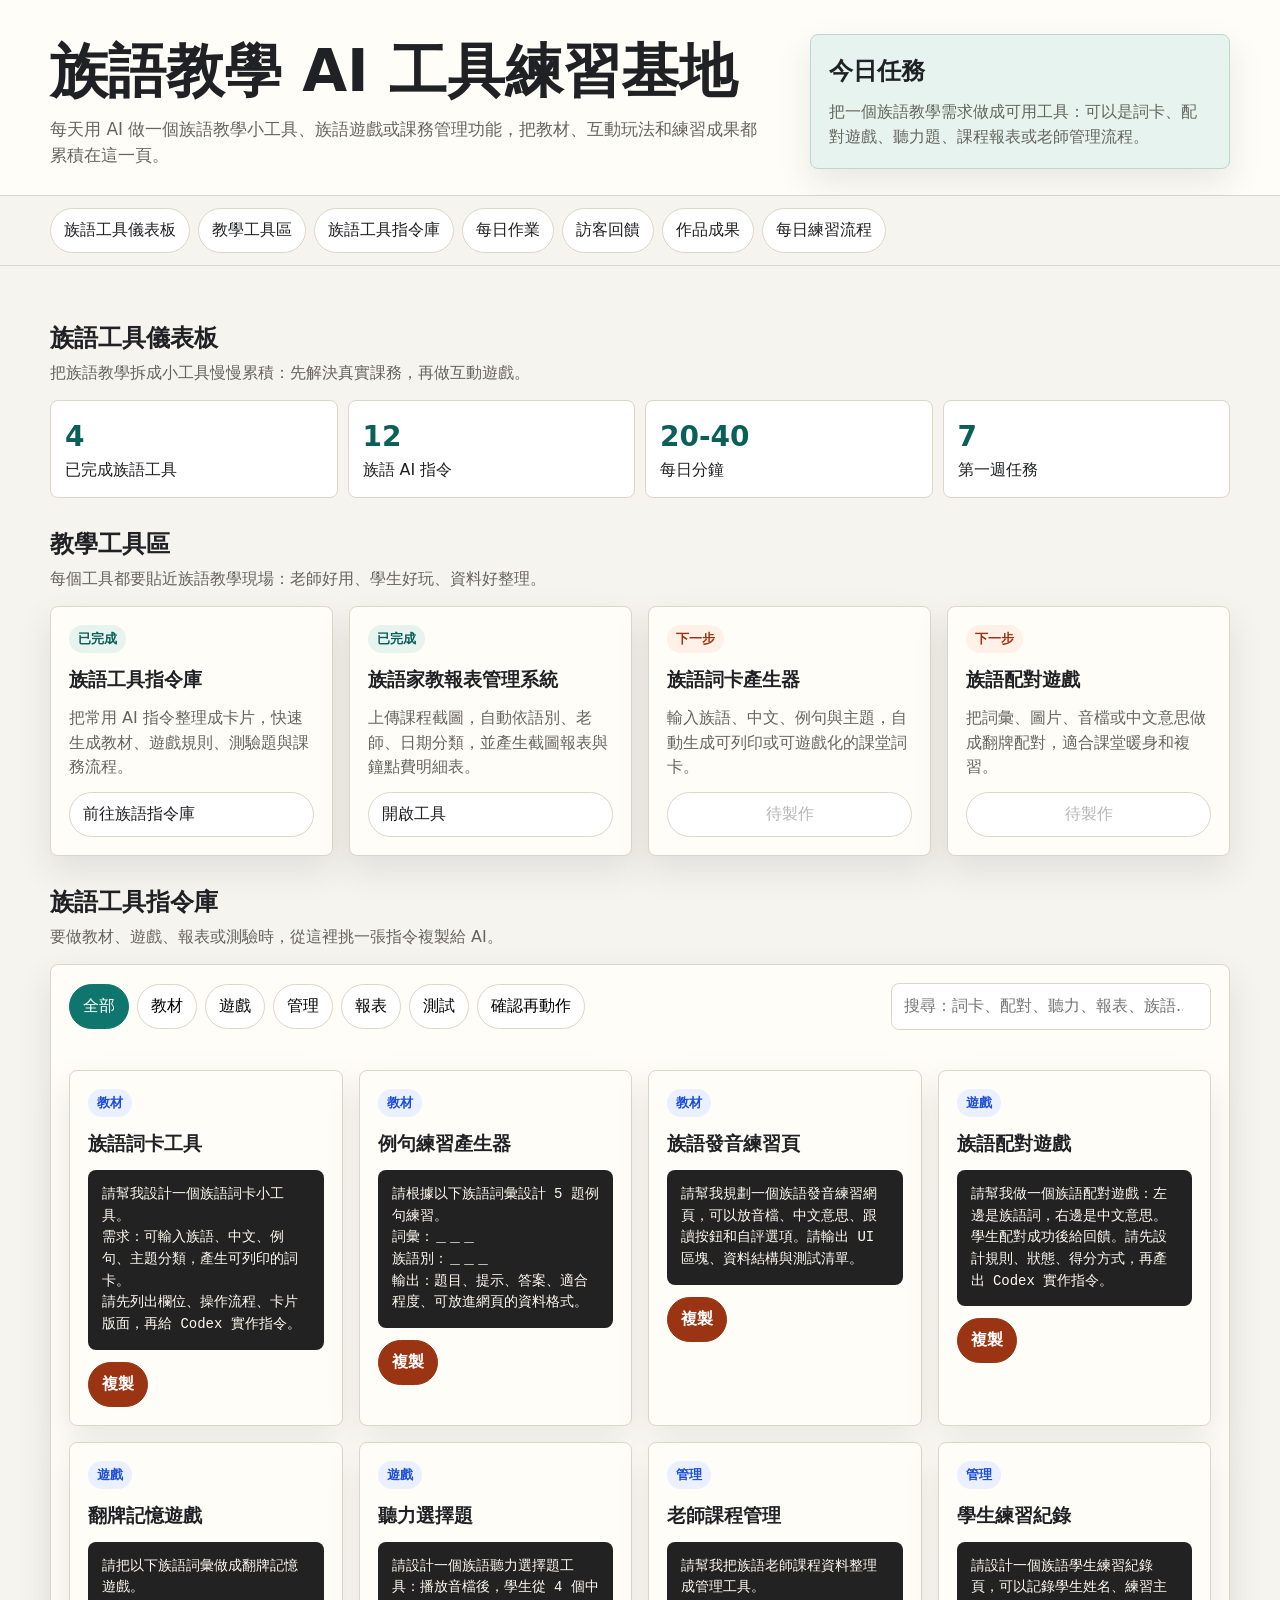
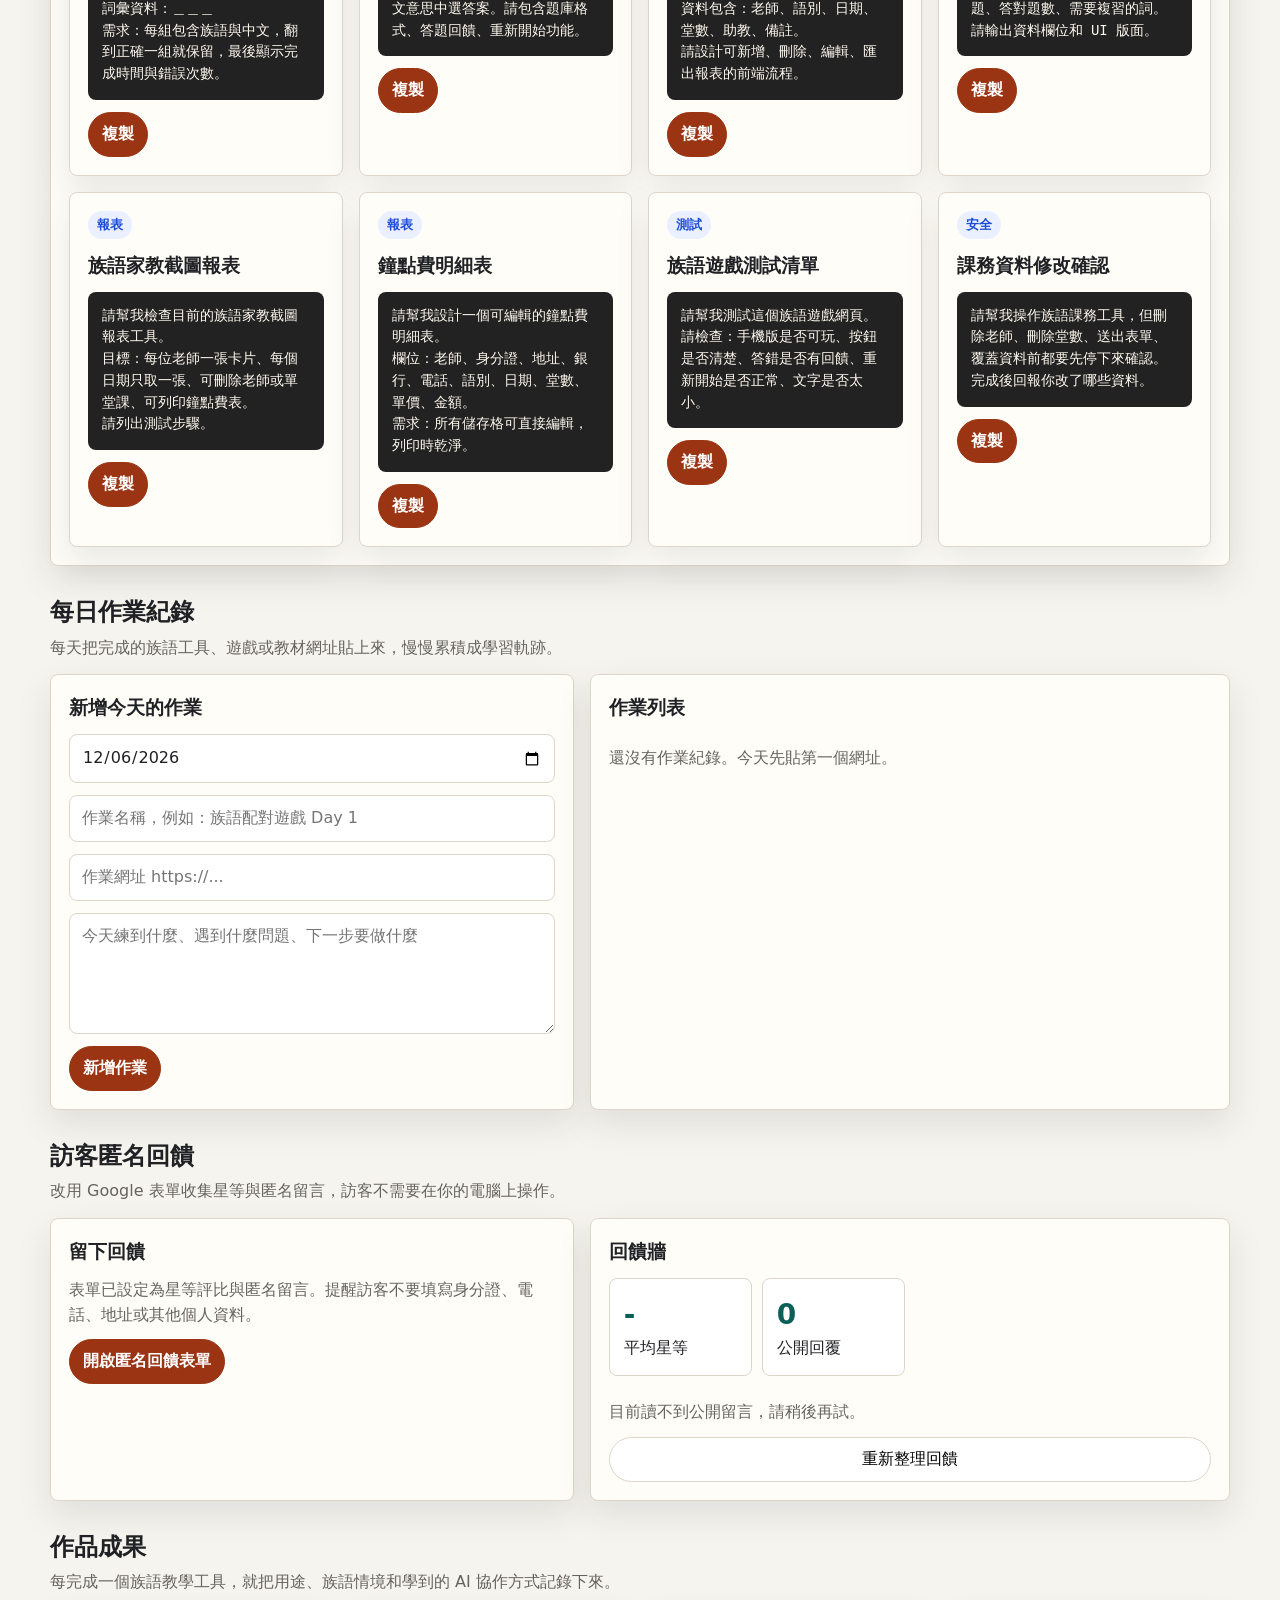
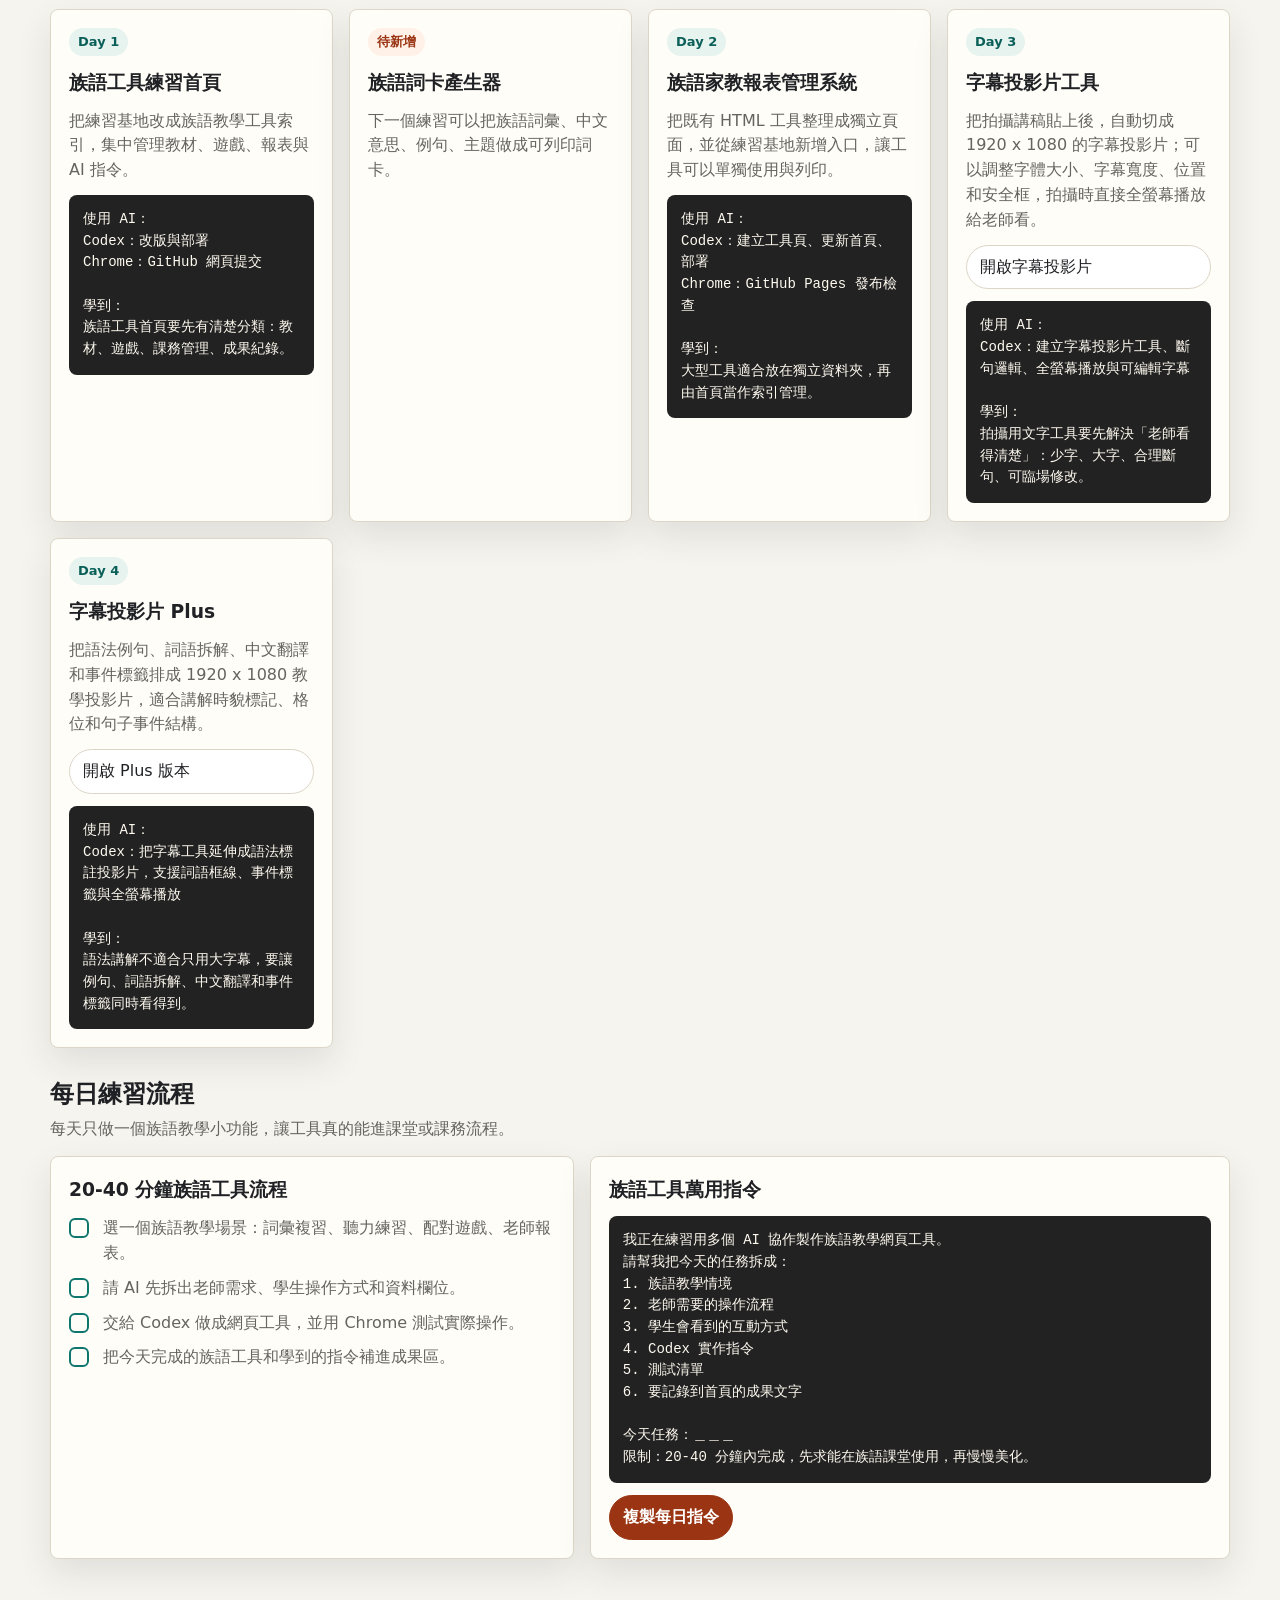
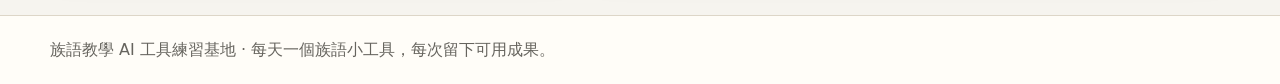
==== commit ae14a504: "Add subtitle slides plus tool" ====
--- a/codex-chrome-prompts/index.html
+++ b/codex-chrome-prompts/index.html
@@ -371,7 +371,7 @@
         </div>
       </div>
       <div class="metric" aria-label="練習統計">
-        <div><strong>3</strong><span>已完成族語工具</span></div>
+        <div><strong>4</strong><span>已完成族語工具</span></div>
         <div><strong>12</strong><span>族語 AI 指令</span></div>
         <div><strong>20-40</strong><span>每日分鐘</span></div>
         <div><strong>7</strong><span>第一週任務</span></div>
@@ -540,6 +540,17 @@
 學到：
 拍攝用文字工具要先解決「老師看得清楚」：少字、大字、合理斷句、可臨場修改。</pre>
         </article>
+        <article class="card">
+          <span class="status done">Day 4</span>
+          <h3>字幕投影片 Plus</h3>
+          <p>把語法例句、詞語拆解、中文翻譯和事件標籤排成 1920 x 1080 教學投影片，適合講解時貌標記、格位和句子事件結構。</p>
+          <a class="pill" href="tools/subtitle-slides-plus/">開啟 Plus 版本</a>
+          <pre>使用 AI：
+Codex：把字幕工具延伸成語法標註投影片，支援詞語框線、事件標籤與全螢幕播放
+
+學到：
+語法講解不適合只用大字幕，要讓例句、詞語拆解、中文翻譯和事件標籤同時看得到。</pre>
+        </article>
       </div>
     </section>
 
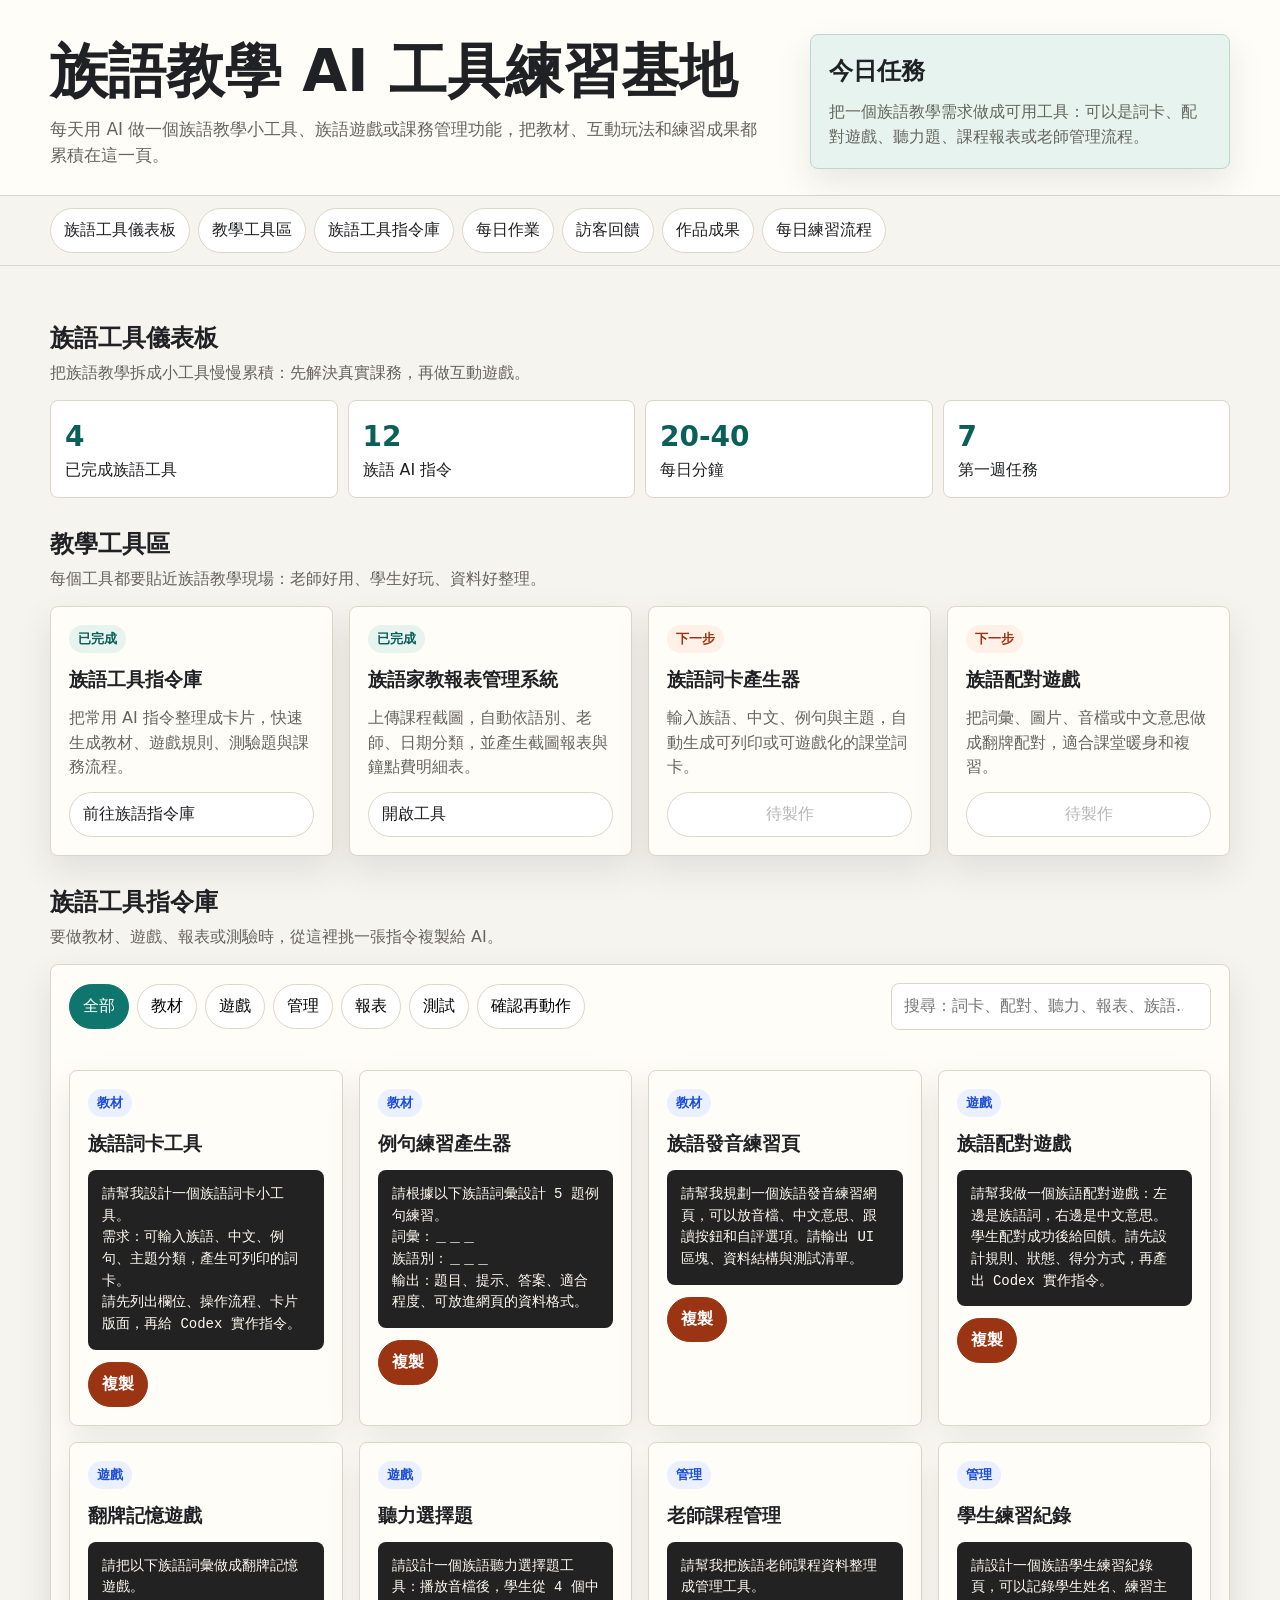
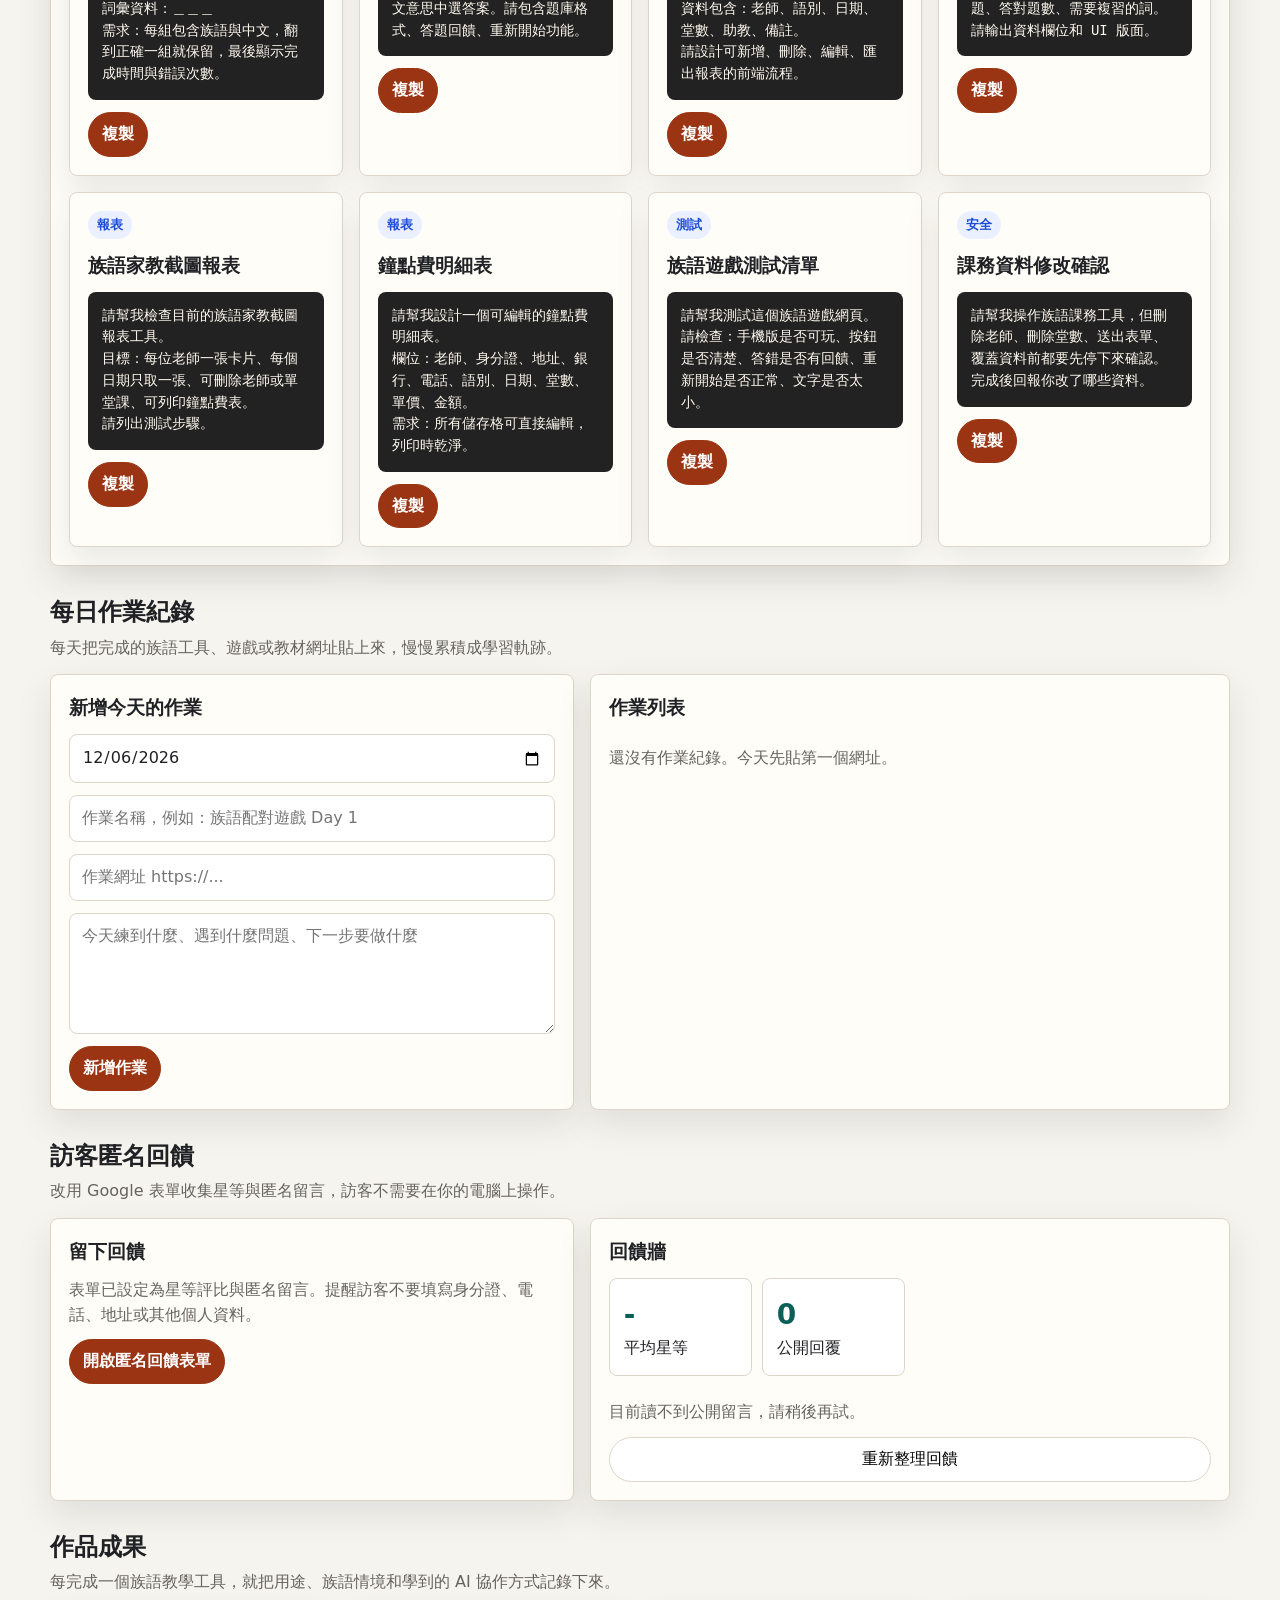
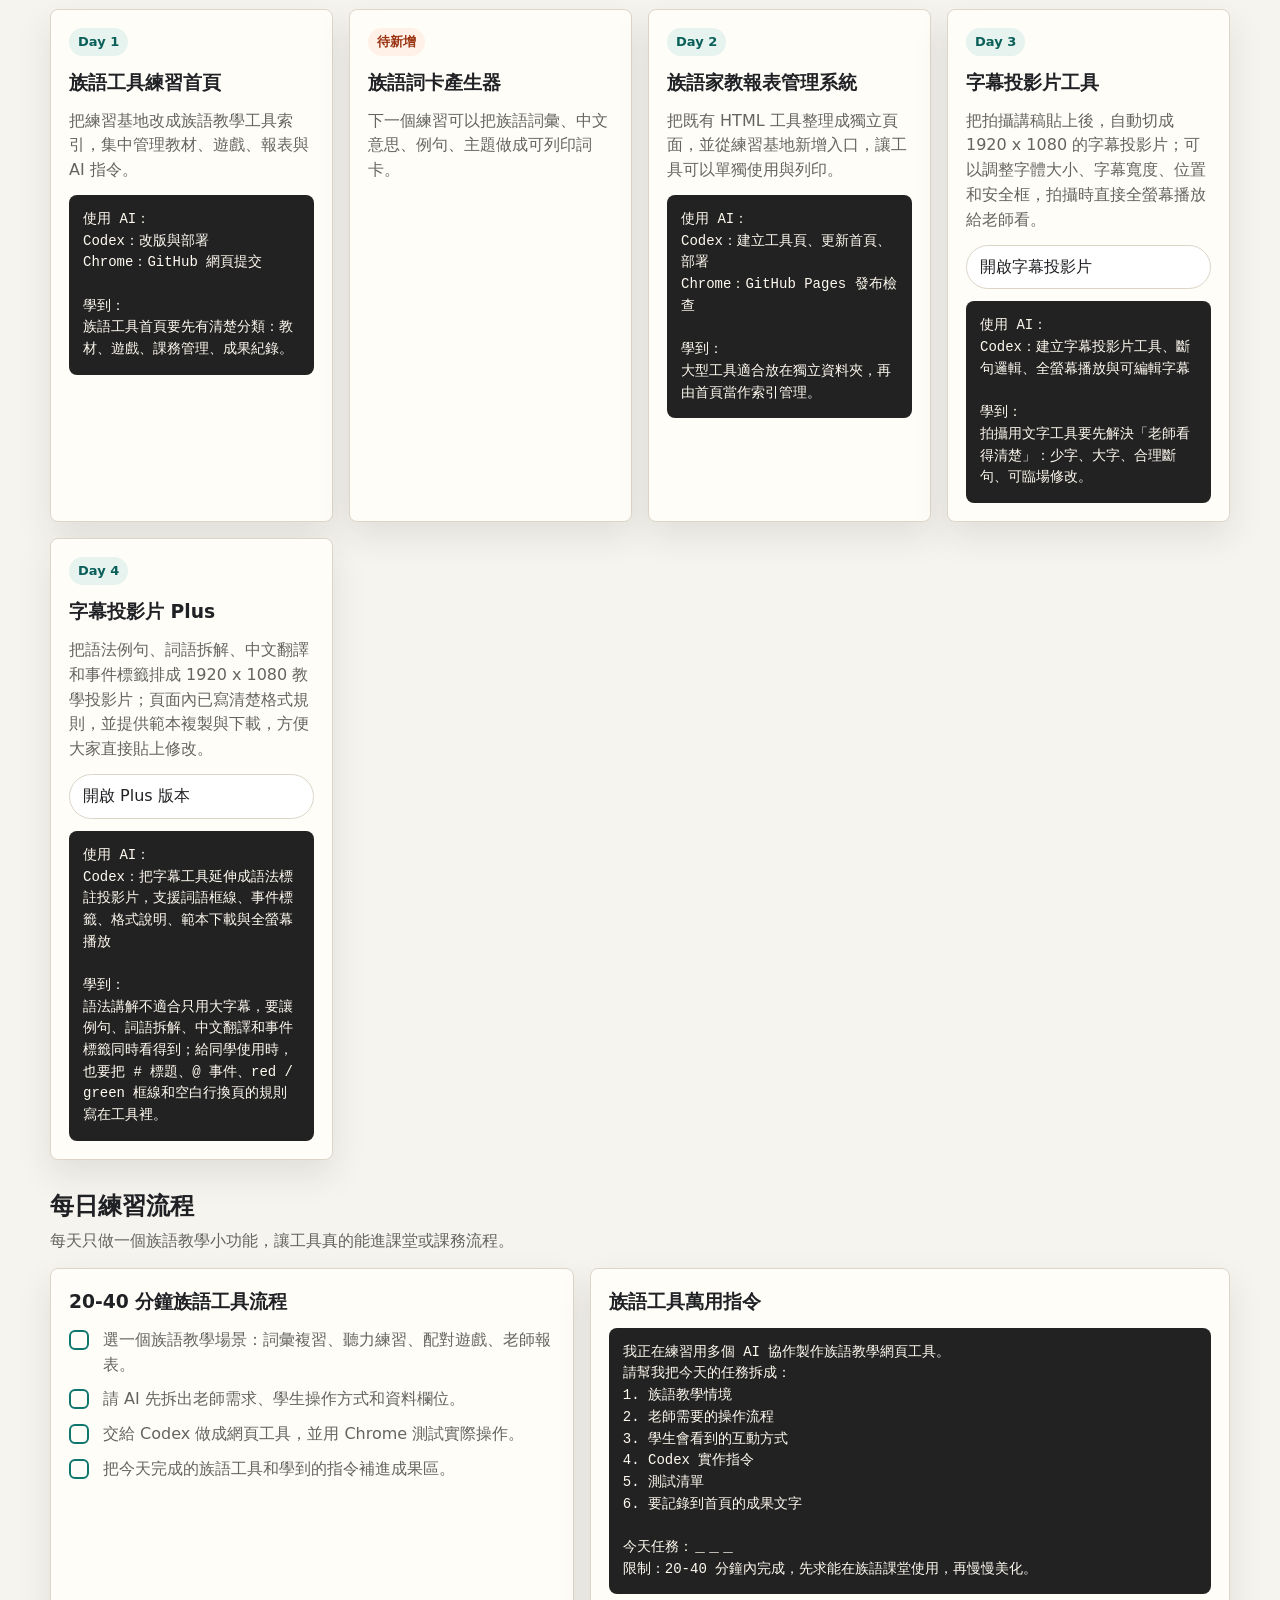
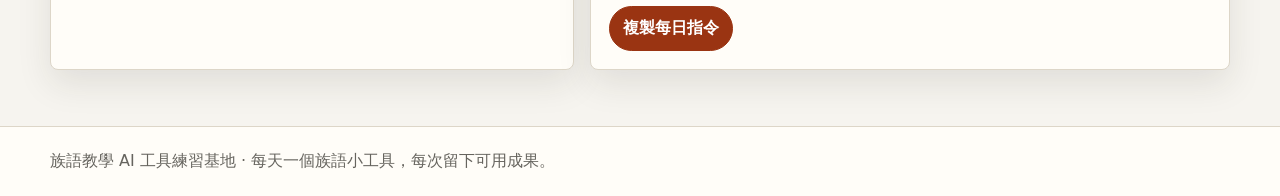
==== commit 15f9934d: "Update AI base with subtitle slides plus details" ====
--- a/codex-chrome-prompts/index.html
+++ b/codex-chrome-prompts/index.html
@@ -543,13 +543,13 @@
         <article class="card">
           <span class="status done">Day 4</span>
           <h3>字幕投影片 Plus</h3>
-          <p>把語法例句、詞語拆解、中文翻譯和事件標籤排成 1920 x 1080 教學投影片，適合講解時貌標記、格位和句子事件結構。</p>
+          <p>把語法例句、詞語拆解、中文翻譯和事件標籤排成 1920 x 1080 教學投影片；頁面內已寫清楚格式規則，並提供範本複製與下載，方便大家直接貼上修改。</p>
           <a class="pill" href="tools/subtitle-slides-plus/">開啟 Plus 版本</a>
           <pre>使用 AI：
-Codex：把字幕工具延伸成語法標註投影片，支援詞語框線、事件標籤與全螢幕播放
+Codex：把字幕工具延伸成語法標註投影片，支援詞語框線、事件標籤、格式說明、範本下載與全螢幕播放
 
 學到：
-語法講解不適合只用大字幕，要讓例句、詞語拆解、中文翻譯和事件標籤同時看得到。</pre>
+語法講解不適合只用大字幕，要讓例句、詞語拆解、中文翻譯和事件標籤同時看得到；給同學使用時，也要把 # 標題、@ 事件、red / green 框線和空白行換頁的規則寫在工具裡。</pre>
         </article>
       </div>
     </section>
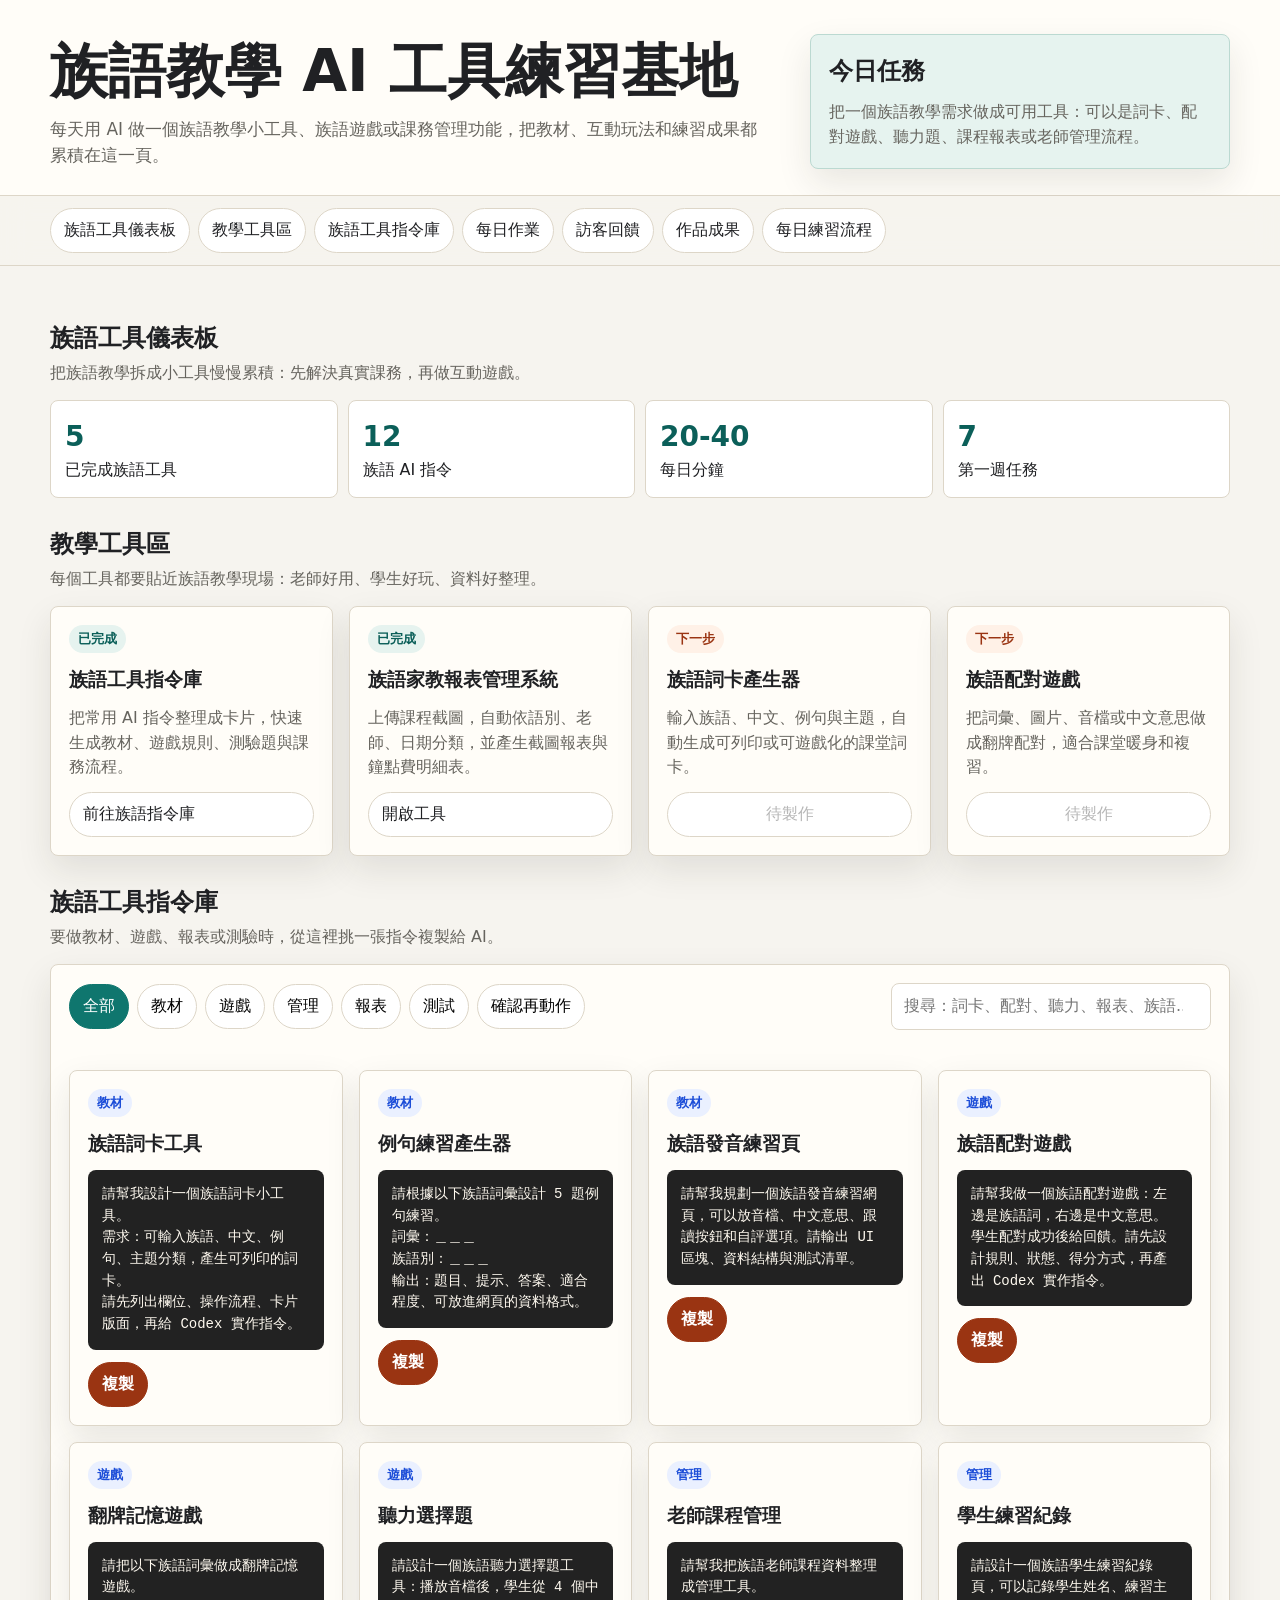
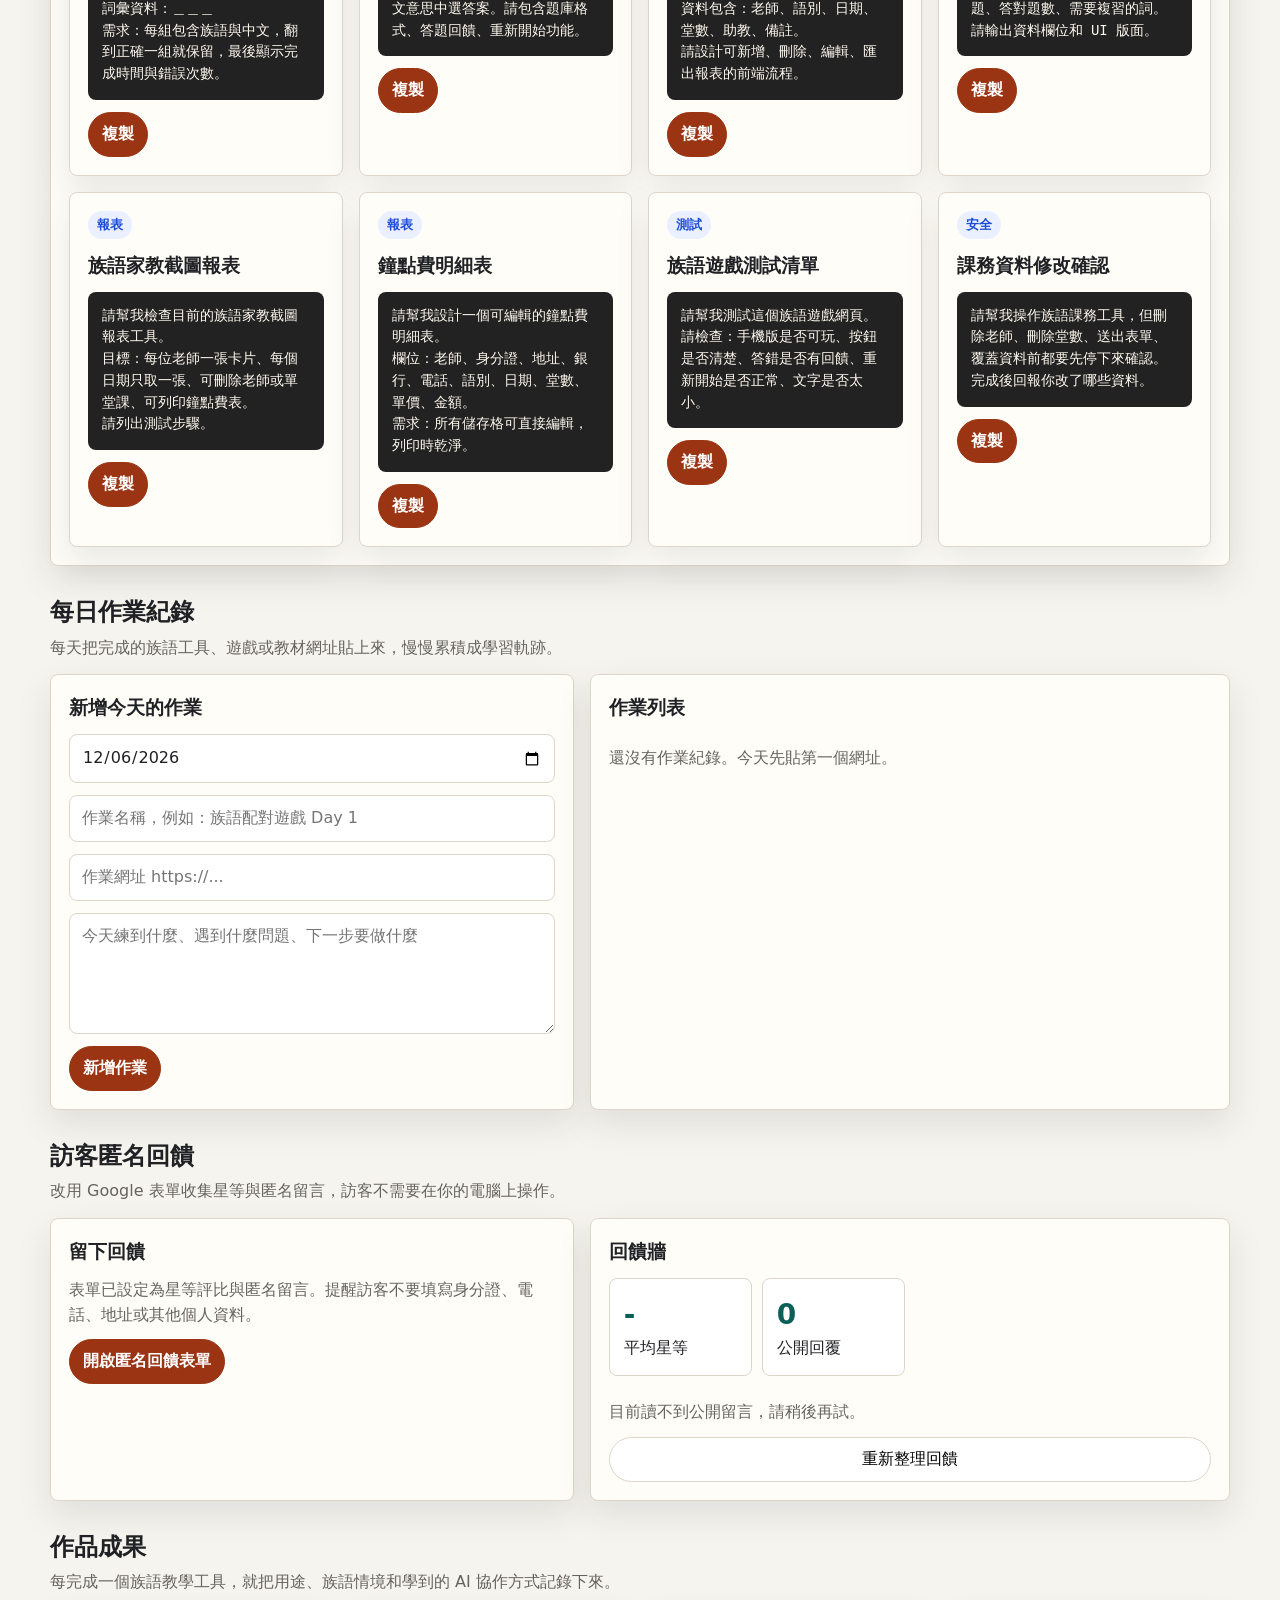
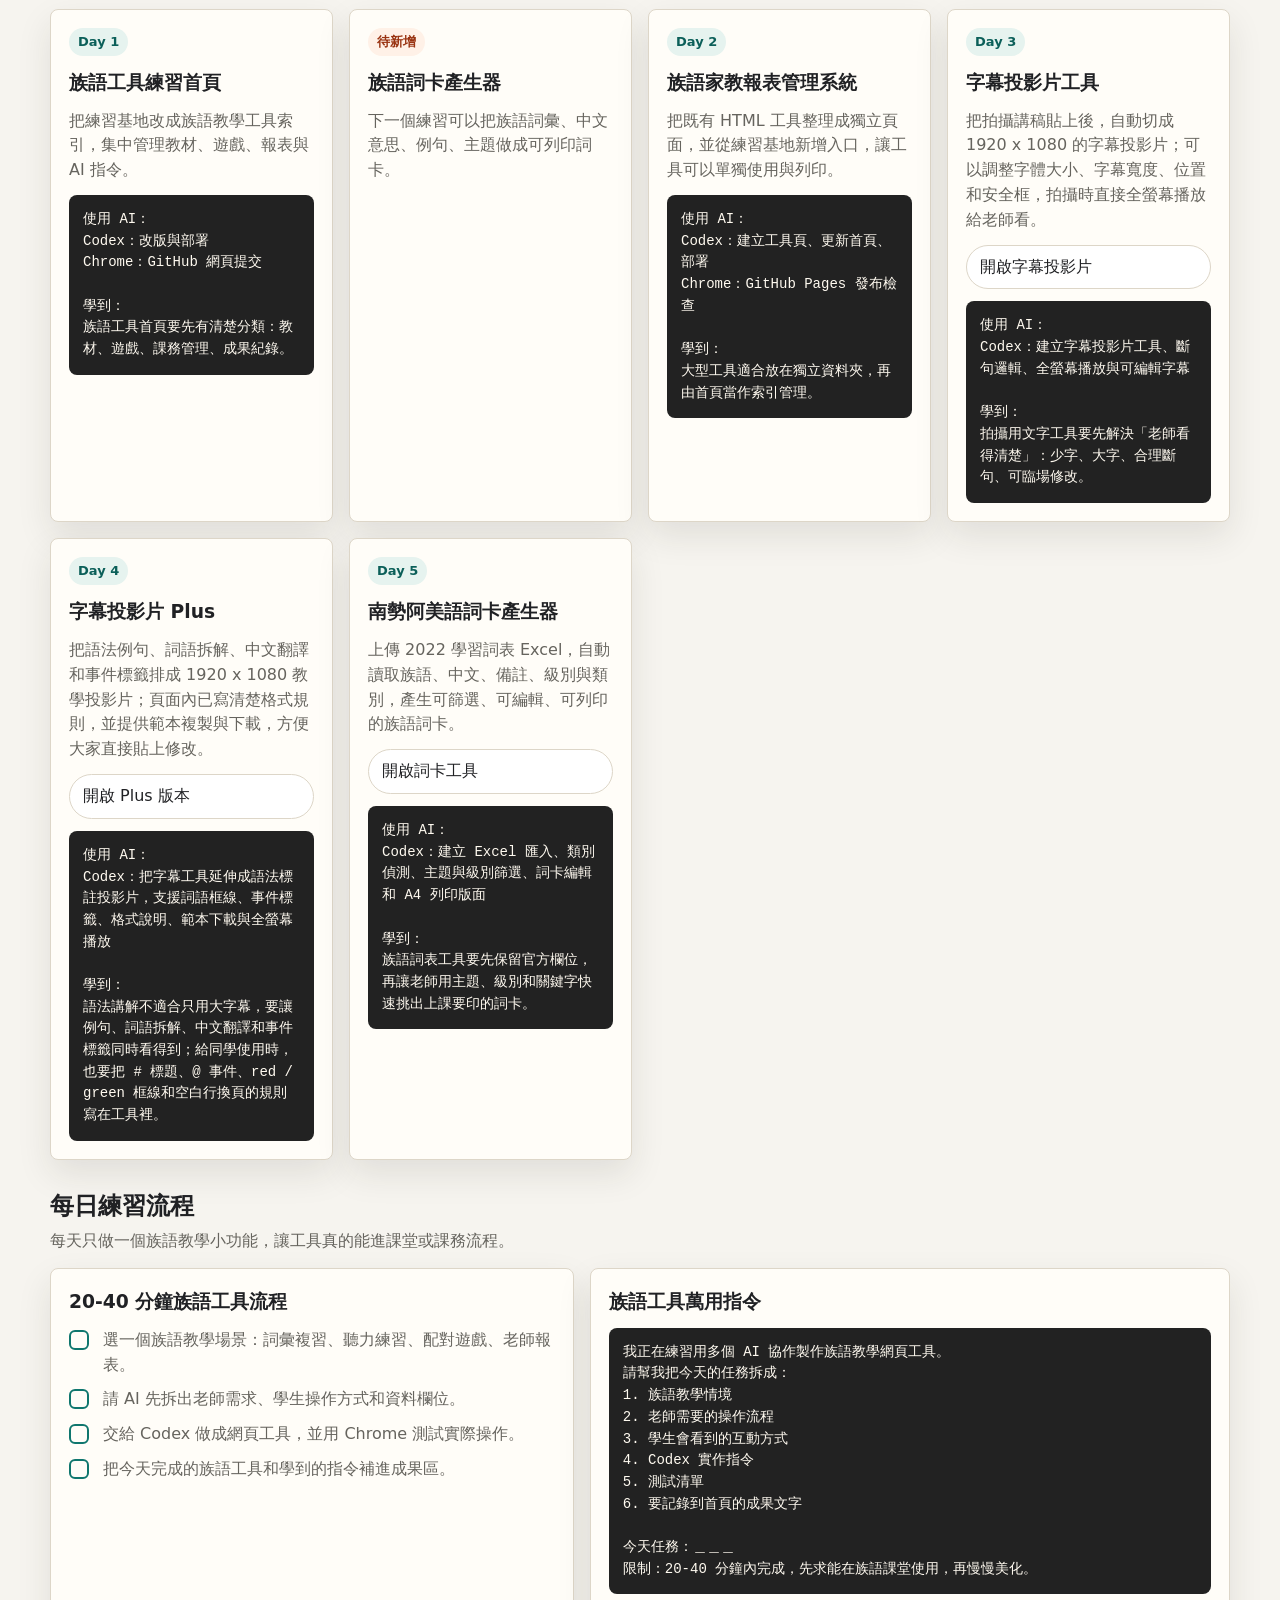
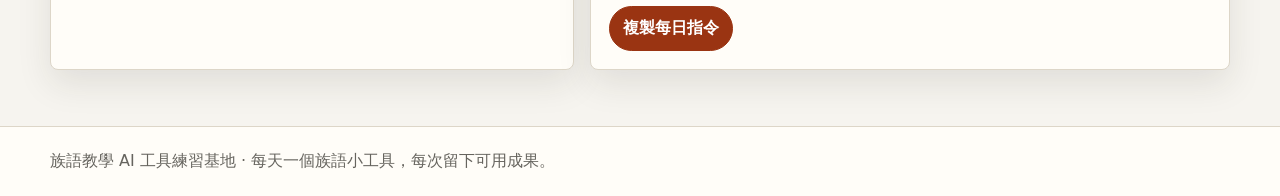
==== commit 7676ed89: "Add Nan-shih Amis word card tool" ====
--- a/codex-chrome-prompts/index.html
+++ b/codex-chrome-prompts/index.html
@@ -371,7 +371,7 @@
         </div>
       </div>
       <div class="metric" aria-label="練習統計">
-        <div><strong>4</strong><span>已完成族語工具</span></div>
+        <div><strong>5</strong><span>已完成族語工具</span></div>
         <div><strong>12</strong><span>族語 AI 指令</span></div>
         <div><strong>20-40</strong><span>每日分鐘</span></div>
         <div><strong>7</strong><span>第一週任務</span></div>
@@ -551,6 +551,17 @@
 學到：
 語法講解不適合只用大字幕，要讓例句、詞語拆解、中文翻譯和事件標籤同時看得到；給同學使用時，也要把 # 標題、@ 事件、red / green 框線和空白行換頁的規則寫在工具裡。</pre>
         </article>
+        <article class="card">
+          <span class="status done">Day 5</span>
+          <h3>南勢阿美語詞卡產生器</h3>
+          <p>上傳 2022 學習詞表 Excel，自動讀取族語、中文、備註、級別與類別，產生可篩選、可編輯、可列印的族語詞卡。</p>
+          <a class="pill" href="tools/amis-word-cards/">開啟詞卡工具</a>
+          <pre>使用 AI：
+Codex：建立 Excel 匯入、類別偵測、主題與級別篩選、詞卡編輯和 A4 列印版面
+
+學到：
+族語詞表工具要先保留官方欄位，再讓老師用主題、級別和關鍵字快速挑出上課要印的詞卡。</pre>
+        </article>
       </div>
     </section>
 
@@ -778,3 +789,4 @@
   </script>
 </body>
 </html>
+
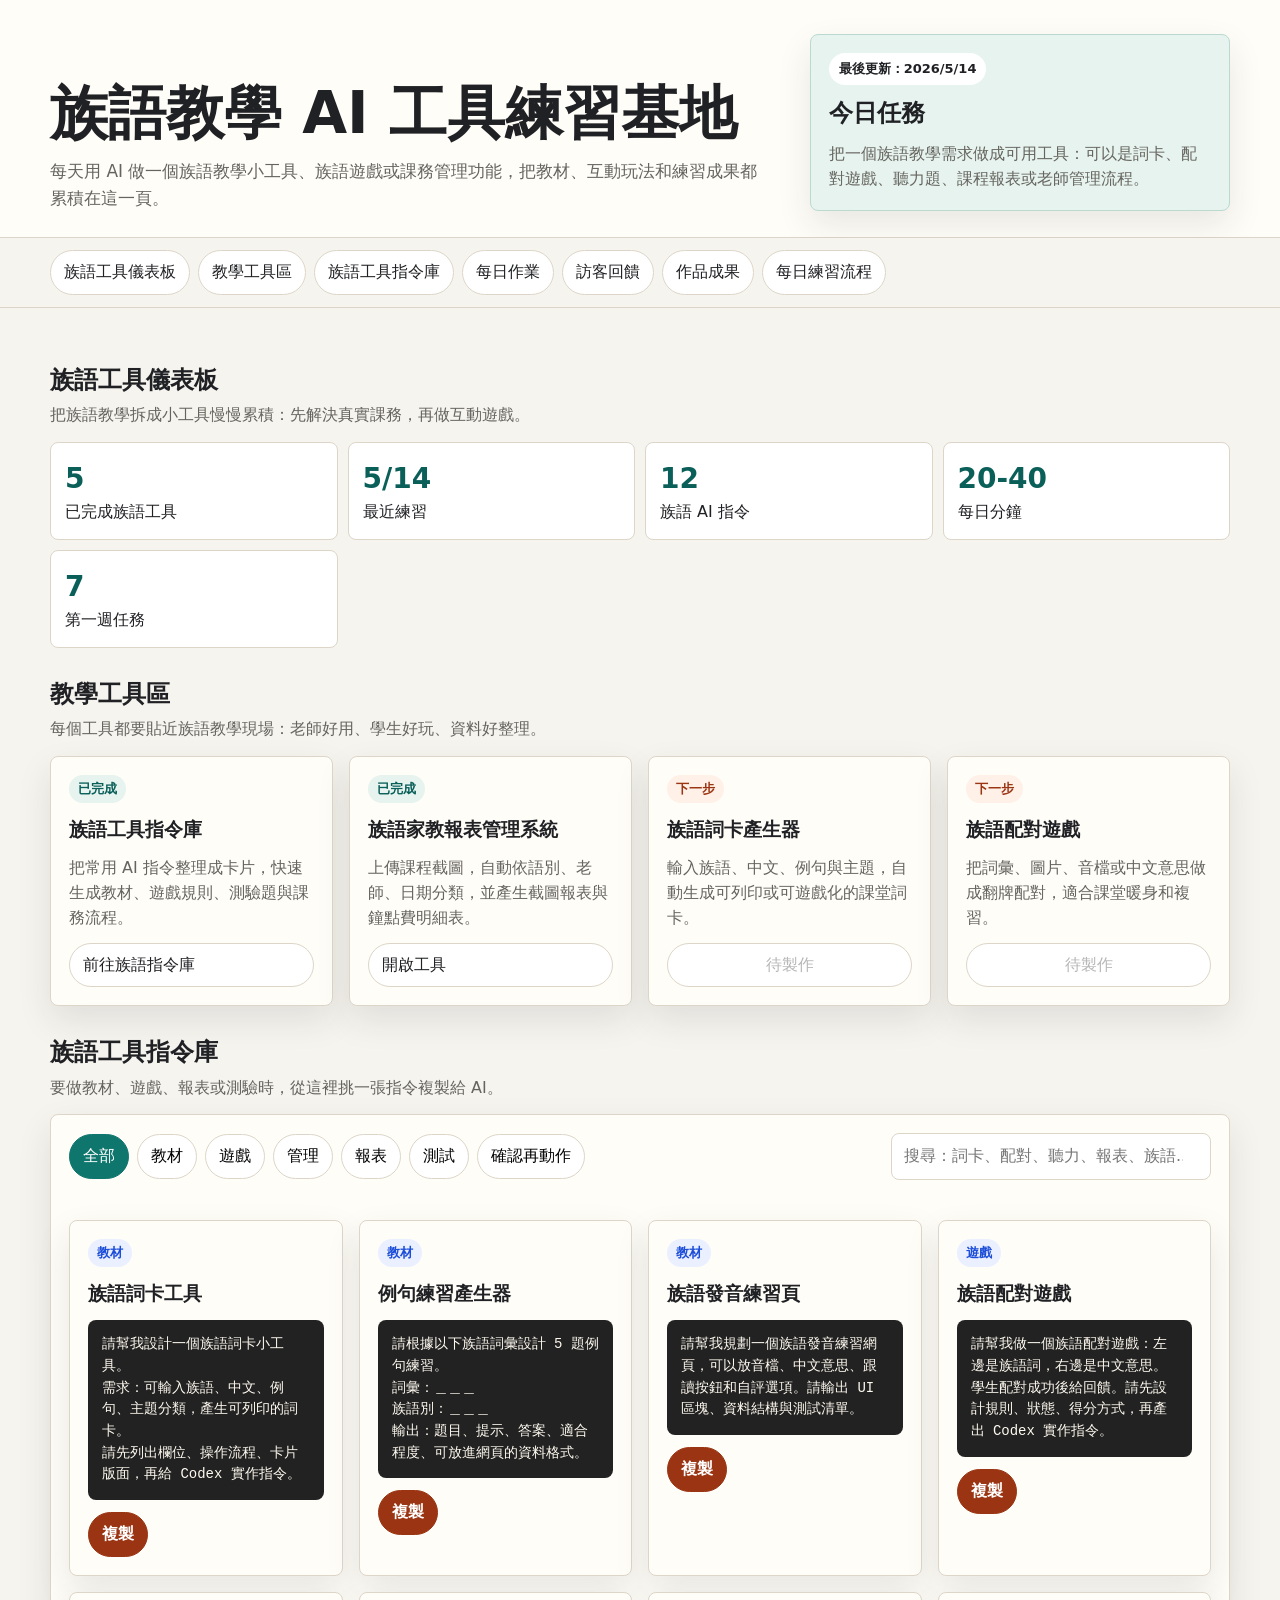
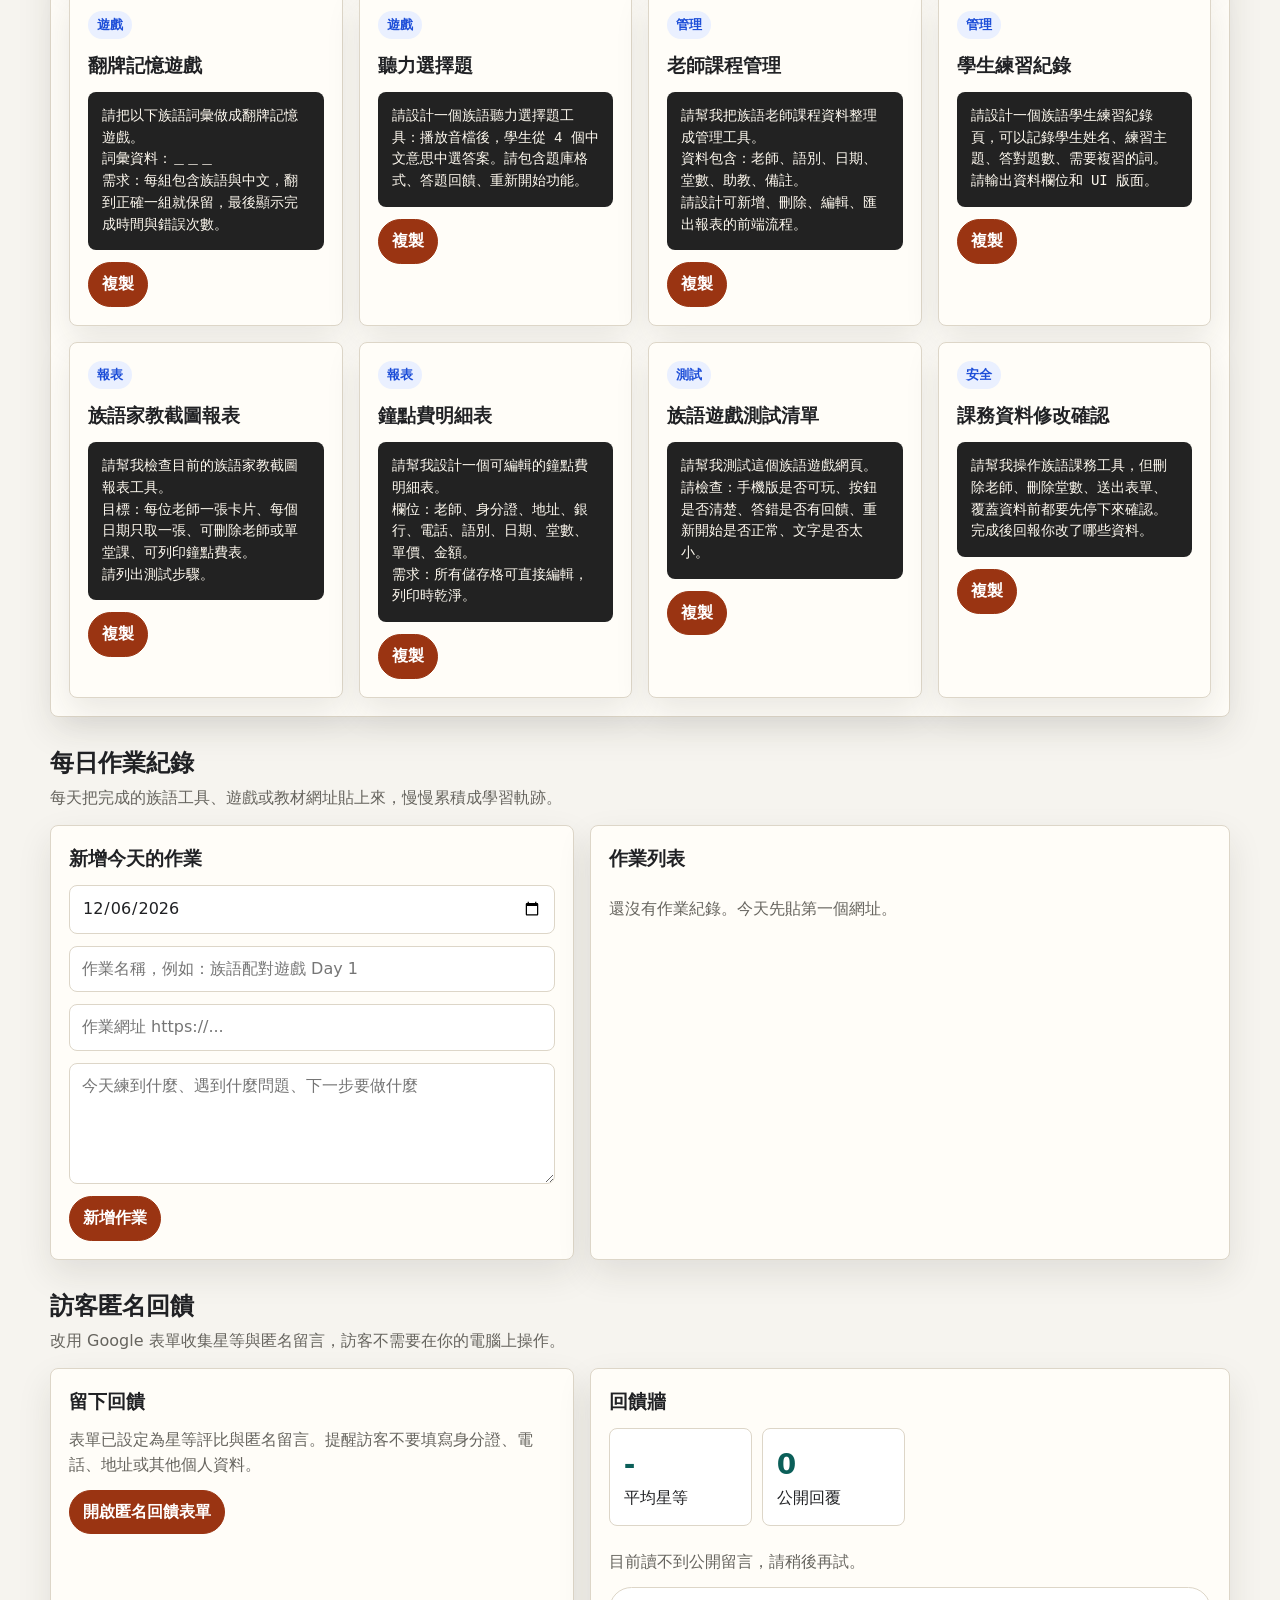
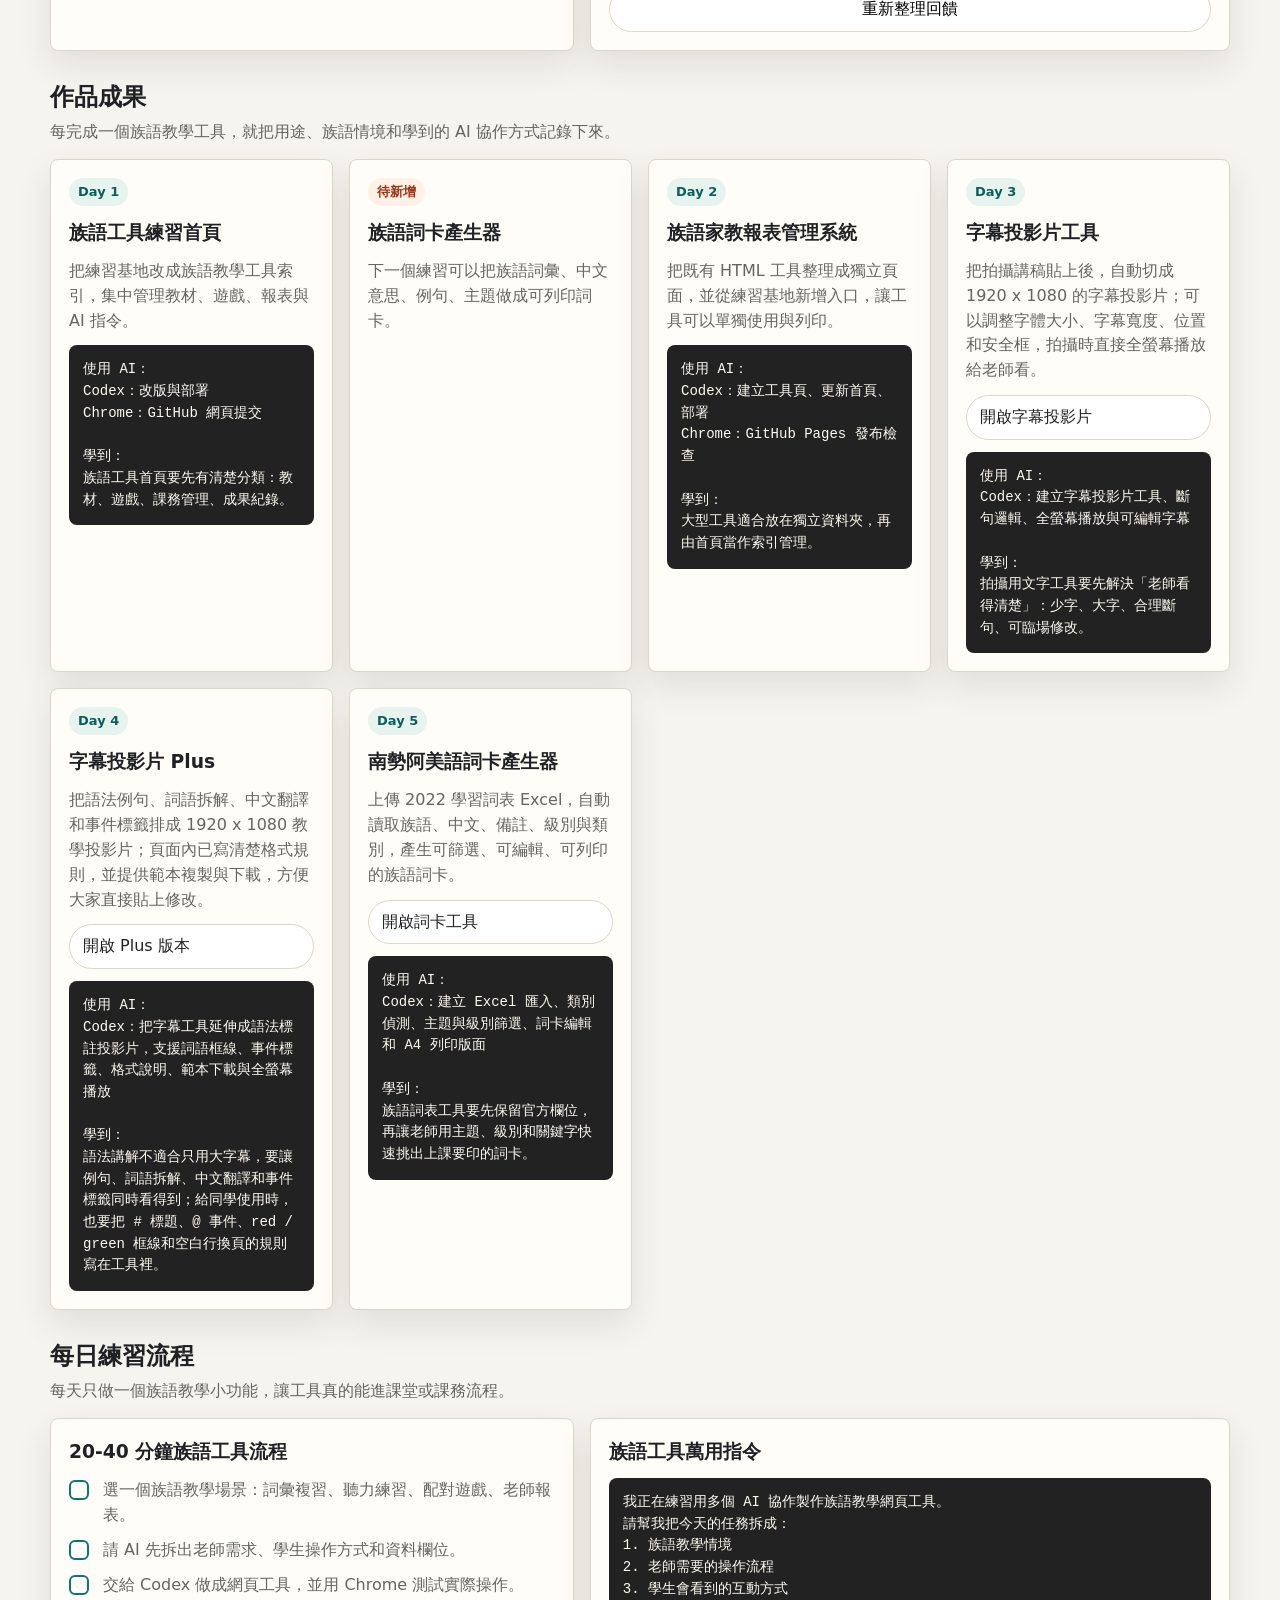
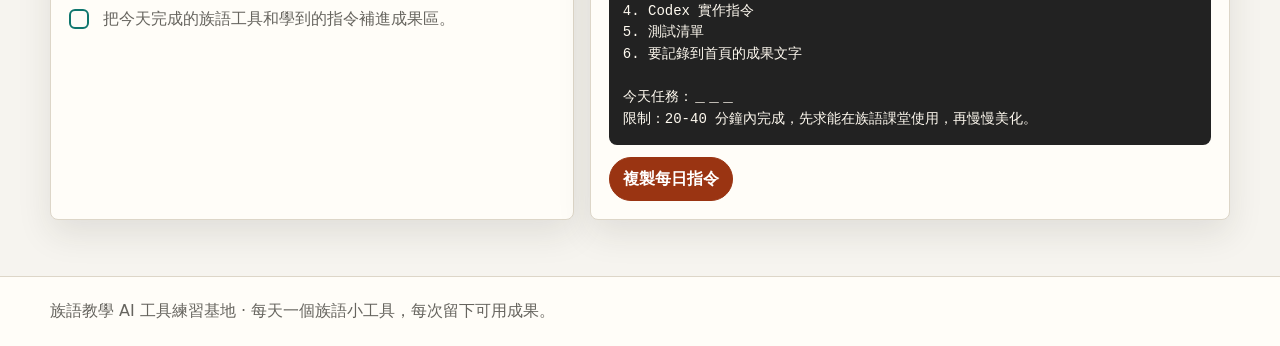
==== commit 0beb0918: "Add AI base practice update date" ====
--- a/codex-chrome-prompts/index.html
+++ b/codex-chrome-prompts/index.html
@@ -94,6 +94,17 @@
       color: var(--muted);
     }
 
+    .last-updated {
+      display: inline-flex;
+      margin-bottom: 10px;
+      padding: 6px 10px;
+      border-radius: 999px;
+      background: #fff;
+      color: var(--accent-strong);
+      font-size: 13px;
+      font-weight: 800;
+    }
+
     .nav {
       position: sticky;
       top: 0;
@@ -344,6 +355,7 @@
         <p class="lead">每天用 AI 做一個族語教學小工具、族語遊戲或課務管理功能，把教材、互動玩法和練習成果都累積在這一頁。</p>
       </div>
       <aside class="today">
+        <span class="last-updated">最後更新：2026/5/14</span>
         <h2>今日任務</h2>
         <p>把一個族語教學需求做成可用工具：可以是詞卡、配對遊戲、聽力題、課程報表或老師管理流程。</p>
       </aside>
@@ -372,6 +384,7 @@
       </div>
       <div class="metric" aria-label="練習統計">
         <div><strong>5</strong><span>已完成族語工具</span></div>
+        <div><strong>5/14</strong><span>最近練習</span></div>
         <div><strong>12</strong><span>族語 AI 指令</span></div>
         <div><strong>20-40</strong><span>每日分鐘</span></div>
         <div><strong>7</strong><span>第一週任務</span></div>
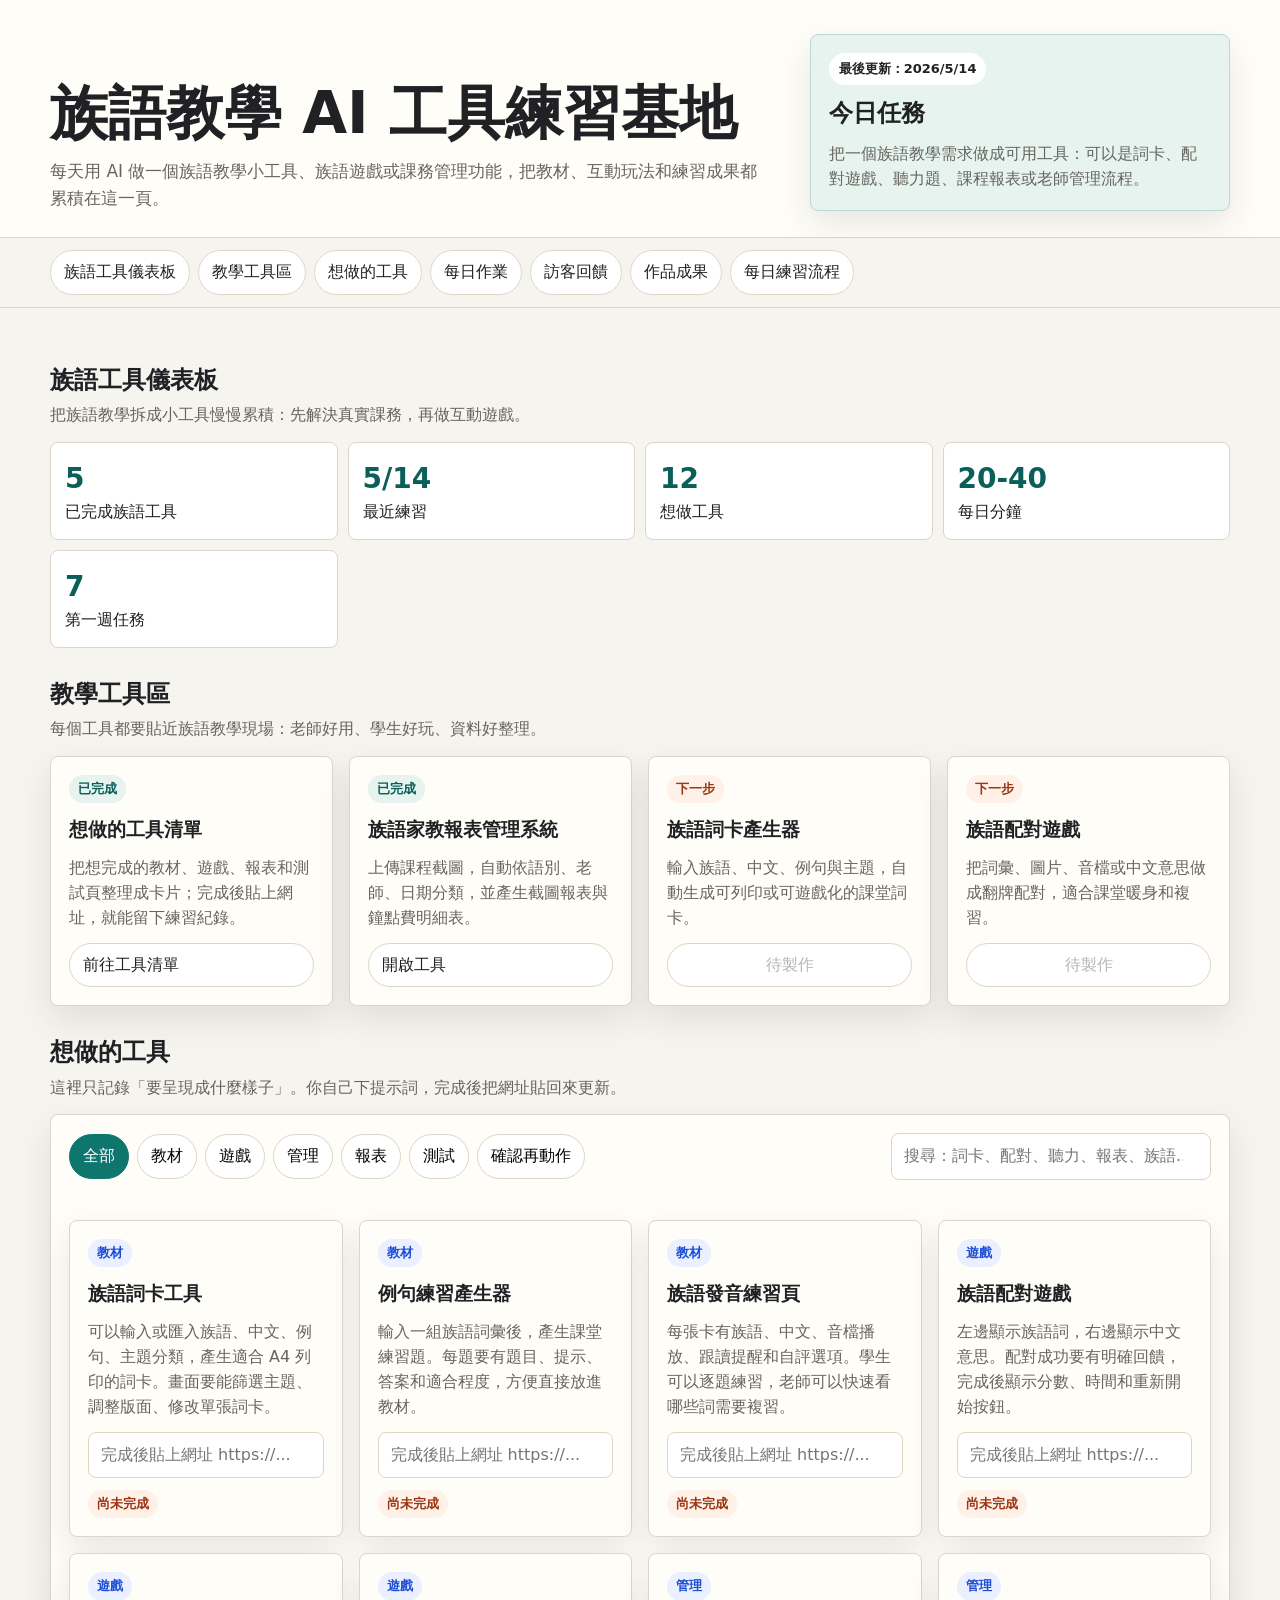
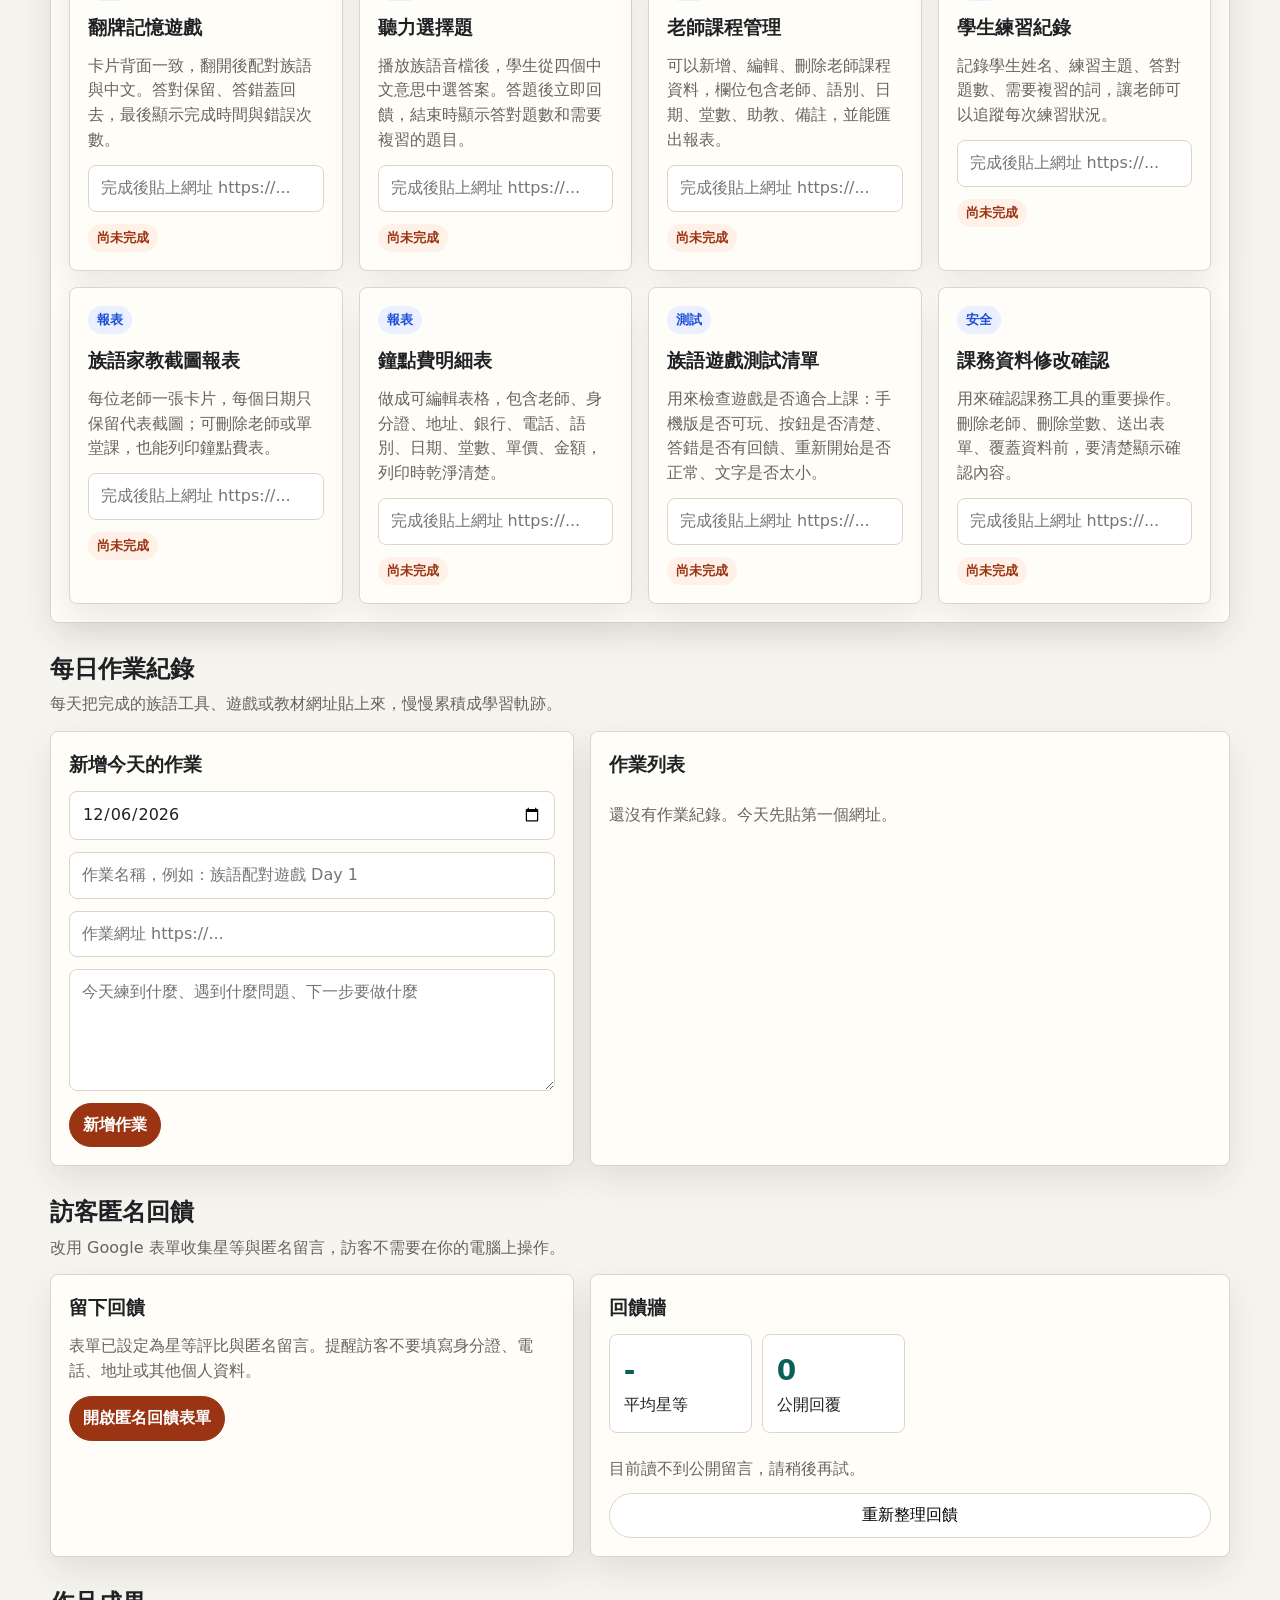
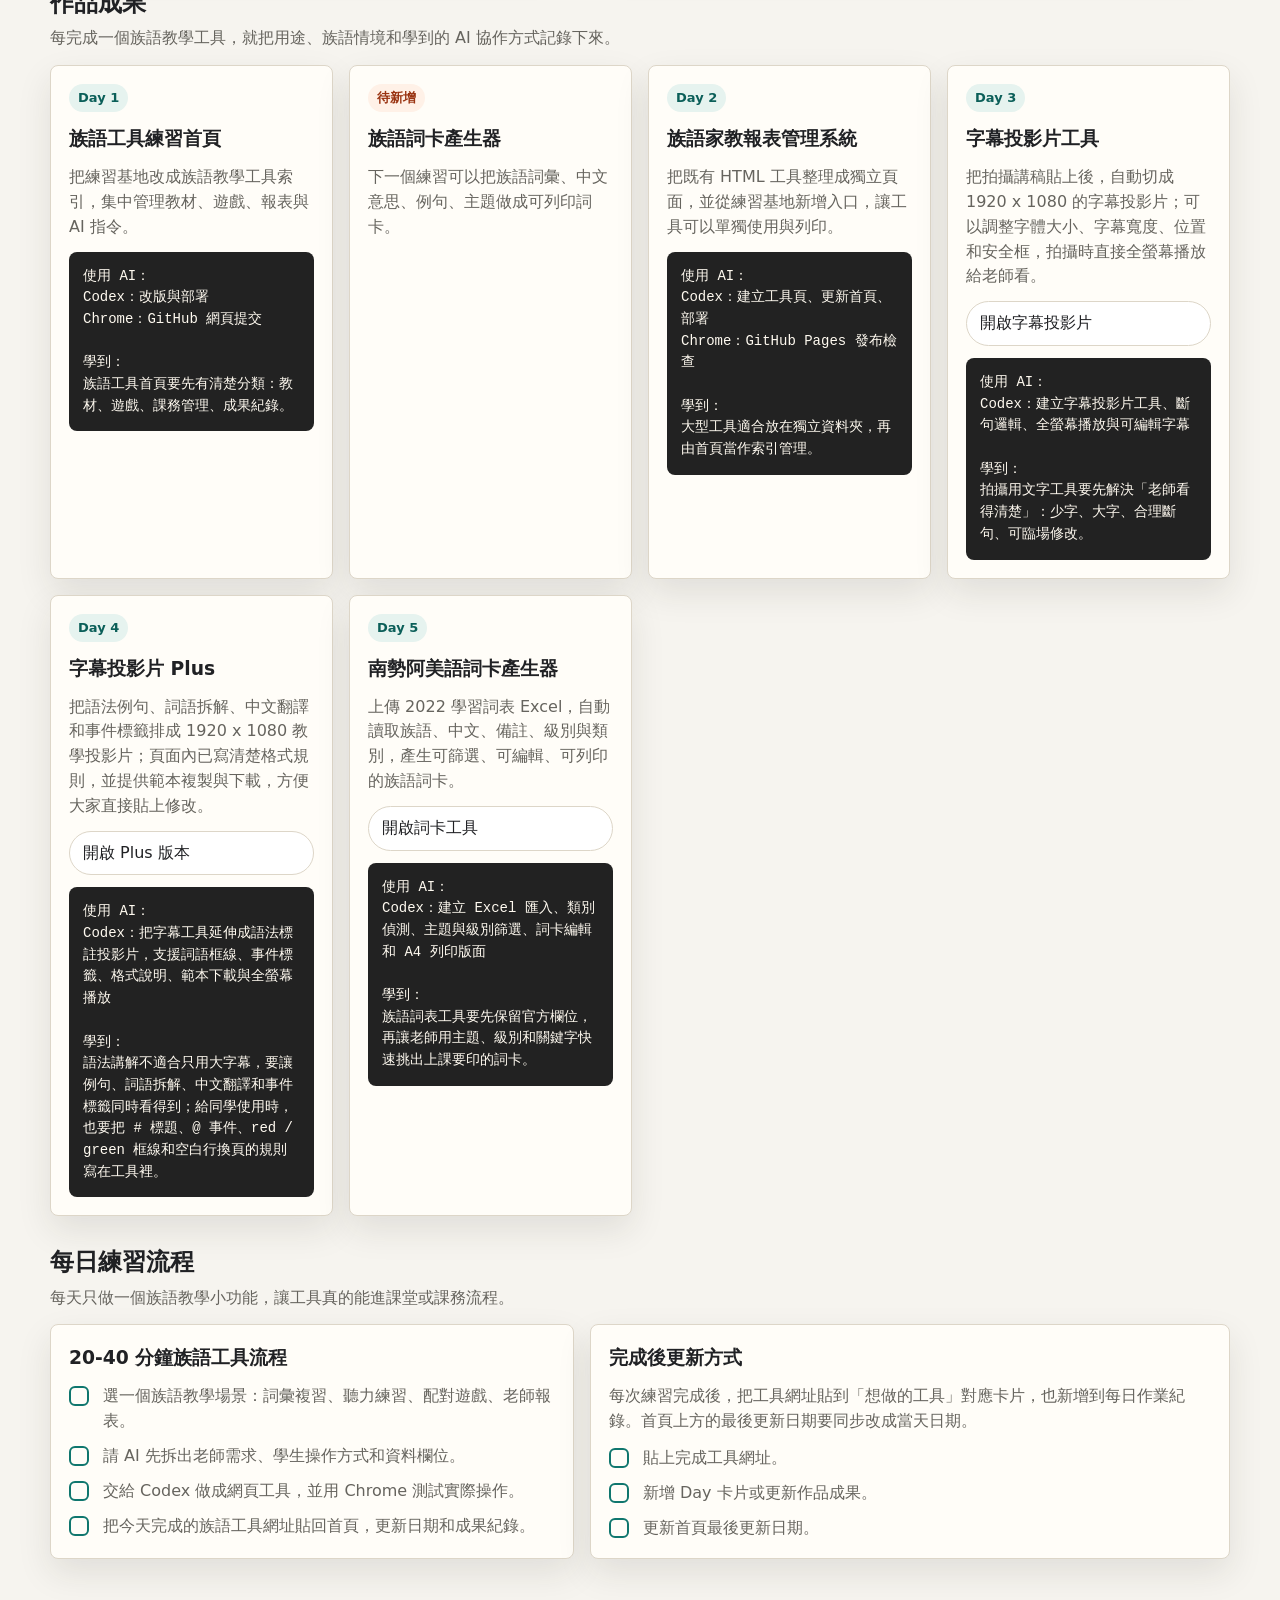
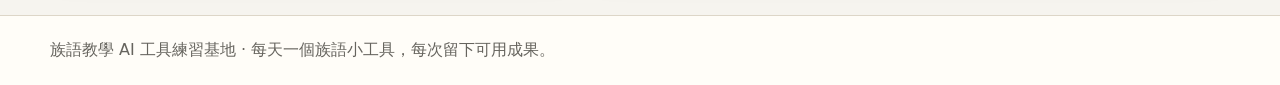
==== commit 0f6571e0: "Replace prompts with tool idea updates" ====
--- a/codex-chrome-prompts/index.html
+++ b/codex-chrome-prompts/index.html
@@ -366,7 +366,7 @@
     <div class="wrap nav-inner">
       <a href="#dashboard">族語工具儀表板</a>
       <a href="#tools">教學工具區</a>
-      <a href="#prompts">族語工具指令庫</a>
+      <a href="#prompts">想做的工具</a>
       <a href="#homework">每日作業</a>
       <a href="#feedback">訪客回饋</a>
       <a href="#projects">作品成果</a>
@@ -385,7 +385,7 @@
       <div class="metric" aria-label="練習統計">
         <div><strong>5</strong><span>已完成族語工具</span></div>
         <div><strong>5/14</strong><span>最近練習</span></div>
-        <div><strong>12</strong><span>族語 AI 指令</span></div>
+        <div><strong>12</strong><span>想做工具</span></div>
         <div><strong>20-40</strong><span>每日分鐘</span></div>
         <div><strong>7</strong><span>第一週任務</span></div>
       </div>
@@ -401,9 +401,9 @@
       <div class="grid">
         <article class="card tool-card">
           <span class="status done">已完成</span>
-          <h3>族語工具指令庫</h3>
-          <p>把常用 AI 指令整理成卡片，快速生成教材、遊戲規則、測驗題與課務流程。</p>
-          <a class="pill" href="#prompts">前往族語指令庫</a>
+          <h3>想做的工具清單</h3>
+          <p>把想完成的教材、遊戲、報表和測試頁整理成卡片；完成後貼上網址，就能留下練習紀錄。</p>
+          <a class="pill" href="#prompts">前往工具清單</a>
         </article>
         <article class="card tool-card">
           <span class="status done">已完成</span>
@@ -429,13 +429,13 @@
     <section id="prompts">
       <div class="section-title">
         <div>
-          <h2>族語工具指令庫</h2>
-          <p>要做教材、遊戲、報表或測驗時，從這裡挑一張指令複製給 AI。</p>
+          <h2>想做的工具</h2>
+          <p>這裡只記錄「要呈現成什麼樣子」。你自己下提示詞，完成後把網址貼回來更新。</p>
         </div>
       </div>
       <div class="prompt-panel">
         <div class="prompt-top">
-          <div class="tabs" aria-label="指令分類">
+          <div class="tabs" aria-label="工具分類">
             <button class="tab" type="button" data-filter="all" aria-pressed="true">全部</button>
             <button class="tab" type="button" data-filter="教材">教材</button>
             <button class="tab" type="button" data-filter="遊戲">遊戲</button>
@@ -444,10 +444,10 @@
             <button class="tab" type="button" data-filter="測試">測試</button>
             <button class="tab" type="button" data-filter="安全">確認再動作</button>
           </div>
-          <input id="search" class="search" type="search" placeholder="搜尋：詞卡、配對、聽力、報表、族語..." aria-label="搜尋指令">
+          <input id="search" class="search" type="search" placeholder="搜尋：詞卡、配對、聽力、報表、族語..." aria-label="搜尋想做的工具">
         </div>
         <section id="cards" class="grid" aria-live="polite"></section>
-        <div id="empty" class="empty">找不到符合的指令，換個關鍵字試試。</div>
+        <div id="empty" class="empty">找不到符合的工具構想，換個關鍵字試試。</div>
       </div>
     </section>
 
@@ -592,23 +592,17 @@
             <li><span class="box"></span><span>選一個族語教學場景：詞彙複習、聽力練習、配對遊戲、老師報表。</span></li>
             <li><span class="box"></span><span>請 AI 先拆出老師需求、學生操作方式和資料欄位。</span></li>
             <li><span class="box"></span><span>交給 Codex 做成網頁工具，並用 Chrome 測試實際操作。</span></li>
-            <li><span class="box"></span><span>把今天完成的族語工具和學到的指令補進成果區。</span></li>
+            <li><span class="box"></span><span>把今天完成的族語工具網址貼回首頁，更新日期和成果紀錄。</span></li>
           </ul>
         </article>
         <article class="card">
-          <h3>族語工具萬用指令</h3>
-          <pre id="dailyPrompt">我正在練習用多個 AI 協作製作族語教學網頁工具。
-請幫我把今天的任務拆成：
-1. 族語教學情境
-2. 老師需要的操作流程
-3. 學生會看到的互動方式
-4. Codex 實作指令
-5. 測試清單
-6. 要記錄到首頁的成果文字
-
-今天任務：＿＿＿
-限制：20-40 分鐘內完成，先求能在族語課堂使用，再慢慢美化。</pre>
-          <button class="copy" type="button" data-copy-target="dailyPrompt">複製每日指令</button>
+          <h3>完成後更新方式</h3>
+          <p>每次練習完成後，把工具網址貼到「想做的工具」對應卡片，也新增到每日作業紀錄。首頁上方的最後更新日期要同步改成當天日期。</p>
+          <ul class="checklist">
+            <li><span class="box"></span><span>貼上完成工具網址。</span></li>
+            <li><span class="box"></span><span>新增 Day 卡片或更新作品成果。</span></li>
+            <li><span class="box"></span><span>更新首頁最後更新日期。</span></li>
+          </ul>
         </article>
       </div>
     </section>
@@ -619,20 +613,23 @@
   </footer>
 
   <script>
-    const prompts = [
-      ["教材", "族語詞卡工具", "請幫我設計一個族語詞卡小工具。\n需求：可輸入族語、中文、例句、主題分類，產生可列印的詞卡。\n請先列出欄位、操作流程、卡片版面，再給 Codex 實作指令。"],
-      ["教材", "例句練習產生器", "請根據以下族語詞彙設計 5 題例句練習。\n詞彙：＿＿＿\n族語別：＿＿＿\n輸出：題目、提示、答案、適合程度、可放進網頁的資料格式。"],
-      ["教材", "族語發音練習頁", "請幫我規劃一個族語發音練習網頁，可以放音檔、中文意思、跟讀按鈕和自評選項。請輸出 UI 區塊、資料結構與測試清單。"],
-      ["遊戲", "族語配對遊戲", "請幫我做一個族語配對遊戲：左邊是族語詞，右邊是中文意思。學生配對成功後給回饋。請先設計規則、狀態、得分方式，再產出 Codex 實作指令。"],
-      ["遊戲", "翻牌記憶遊戲", "請把以下族語詞彙做成翻牌記憶遊戲。\n詞彙資料：＿＿＿\n需求：每組包含族語與中文，翻到正確一組就保留，最後顯示完成時間與錯誤次數。"],
-      ["遊戲", "聽力選擇題", "請設計一個族語聽力選擇題工具：播放音檔後，學生從 4 個中文意思中選答案。請包含題庫格式、答題回饋、重新開始功能。"],
-      ["管理", "老師課程管理", "請幫我把族語老師課程資料整理成管理工具。\n資料包含：老師、語別、日期、堂數、助教、備註。\n請設計可新增、刪除、編輯、匯出報表的前端流程。"],
-      ["管理", "學生練習紀錄", "請設計一個族語學生練習紀錄頁，可以記錄學生姓名、練習主題、答對題數、需要複習的詞。請輸出資料欄位和 UI 版面。"],
-      ["報表", "族語家教截圖報表", "請幫我檢查目前的族語家教截圖報表工具。\n目標：每位老師一張卡片、每個日期只取一張、可刪除老師或單堂課、可列印鐘點費表。\n請列出測試步驟。"],
-      ["報表", "鐘點費明細表", "請幫我設計一個可編輯的鐘點費明細表。\n欄位：老師、身分證、地址、銀行、電話、語別、日期、堂數、單價、金額。\n需求：所有儲存格可直接編輯，列印時乾淨。"],
-      ["測試", "族語遊戲測試清單", "請幫我測試這個族語遊戲網頁。\n請檢查：手機版是否可玩、按鈕是否清楚、答錯是否有回饋、重新開始是否正常、文字是否太小。"],
-      ["安全", "課務資料修改確認", "請幫我操作族語課務工具，但刪除老師、刪除堂數、送出表單、覆蓋資料前都要先停下來確認。完成後回報你改了哪些資料。"]
+    const ideas = [
+      ["教材", "族語詞卡工具", "可以輸入或匯入族語、中文、例句、主題分類，產生適合 A4 列印的詞卡。畫面要能篩選主題、調整版面、修改單張詞卡。"],
+      ["教材", "例句練習產生器", "輸入一組族語詞彙後，產生課堂練習題。每題要有題目、提示、答案和適合程度，方便直接放進教材。"],
+      ["教材", "族語發音練習頁", "每張卡有族語、中文、音檔播放、跟讀提醒和自評選項。學生可以逐題練習，老師可以快速看哪些詞需要複習。"],
+      ["遊戲", "族語配對遊戲", "左邊顯示族語詞，右邊顯示中文意思。配對成功要有明確回饋，完成後顯示分數、時間和重新開始按鈕。"],
+      ["遊戲", "翻牌記憶遊戲", "卡片背面一致，翻開後配對族語與中文。答對保留、答錯蓋回去，最後顯示完成時間與錯誤次數。"],
+      ["遊戲", "聽力選擇題", "播放族語音檔後，學生從四個中文意思中選答案。答題後立即回饋，結束時顯示答對題數和需要複習的題目。"],
+      ["管理", "老師課程管理", "可以新增、編輯、刪除老師課程資料，欄位包含老師、語別、日期、堂數、助教、備註，並能匯出報表。"],
+      ["管理", "學生練習紀錄", "記錄學生姓名、練習主題、答對題數、需要複習的詞，讓老師可以追蹤每次練習狀況。"],
+      ["報表", "族語家教截圖報表", "每位老師一張卡片，每個日期只保留代表截圖；可刪除老師或單堂課，也能列印鐘點費表。"],
+      ["報表", "鐘點費明細表", "做成可編輯表格，包含老師、身分證、地址、銀行、電話、語別、日期、堂數、單價、金額，列印時乾淨清楚。"],
+      ["測試", "族語遊戲測試清單", "用來檢查遊戲是否適合上課：手機版是否可玩、按鈕是否清楚、答錯是否有回饋、重新開始是否正常、文字是否太小。"],
+      ["安全", "課務資料修改確認", "用來確認課務工具的重要操作。刪除老師、刪除堂數、送出表單、覆蓋資料前，要清楚顯示確認內容。"]
     ];
+
+    const ideaUrlKey = "indigenousToolIdeaUrls";
+    const ideaUrls = JSON.parse(localStorage.getItem(ideaUrlKey) || "{}");
 
     const cards = document.querySelector("#cards");
     const empty = document.querySelector("#empty");
@@ -642,26 +639,39 @@
 
     function render() {
       const q = search.value.trim().toLowerCase();
-      const filtered = prompts.filter(([category, title, text]) => {
+      const filtered = ideas.filter(([category, title, description]) => {
         const inCategory = active === "all" || category === active;
-        const haystack = `${category} ${title} ${text}`.toLowerCase();
+        const haystack = `${category} ${title} ${description}`.toLowerCase();
         return inCategory && (!q || haystack.includes(q));
       });
 
-      cards.innerHTML = filtered.map(([category, title, text], index) => `
+      cards.innerHTML = filtered.map(([category, title, description]) => {
+        const savedUrl = ideaUrls[title] || "";
+        return `
         <article class="card">
           <span class="status">${category}</span>
           <h3>${title}</h3>
-          <pre>${escapeHtml(text)}</pre>
-          <button class="copy" type="button" data-prompt-index="${index}">複製</button>
-        </article>
-      `).join("");
-
-      cards.querySelectorAll("[data-prompt-index]").forEach((button, index) => {
-        button.addEventListener("click", async () => copyText(filtered[index][2], button));
+          <p>${escapeHtml(description)}</p>
+          <input class="search" type="url" value="${escapeHtml(savedUrl)}" placeholder="完成後貼上網址 https://..." data-idea-title="${escapeHtml(title)}" aria-label="${escapeHtml(title)}完成網址">
+          ${savedUrl ? `<a class="pill" href="${escapeHtml(savedUrl)}" target="_blank" rel="noopener">開啟成果</a>` : `<span class="status next">尚未完成</span>`}
+        </article>`;
+      }).join("");
+
+      cards.querySelectorAll("[data-idea-title]").forEach(input => {
+        input.addEventListener("change", () => saveIdeaUrl(input.dataset.ideaTitle, input.value.trim()));
       });
 
       empty.style.display = filtered.length ? "none" : "block";
+    }
+
+    function saveIdeaUrl(title, url) {
+      if (url) {
+        ideaUrls[title] = url;
+      } else {
+        delete ideaUrls[title];
+      }
+      localStorage.setItem(ideaUrlKey, JSON.stringify(ideaUrls));
+      render();
     }
 
     function escapeHtml(value) {
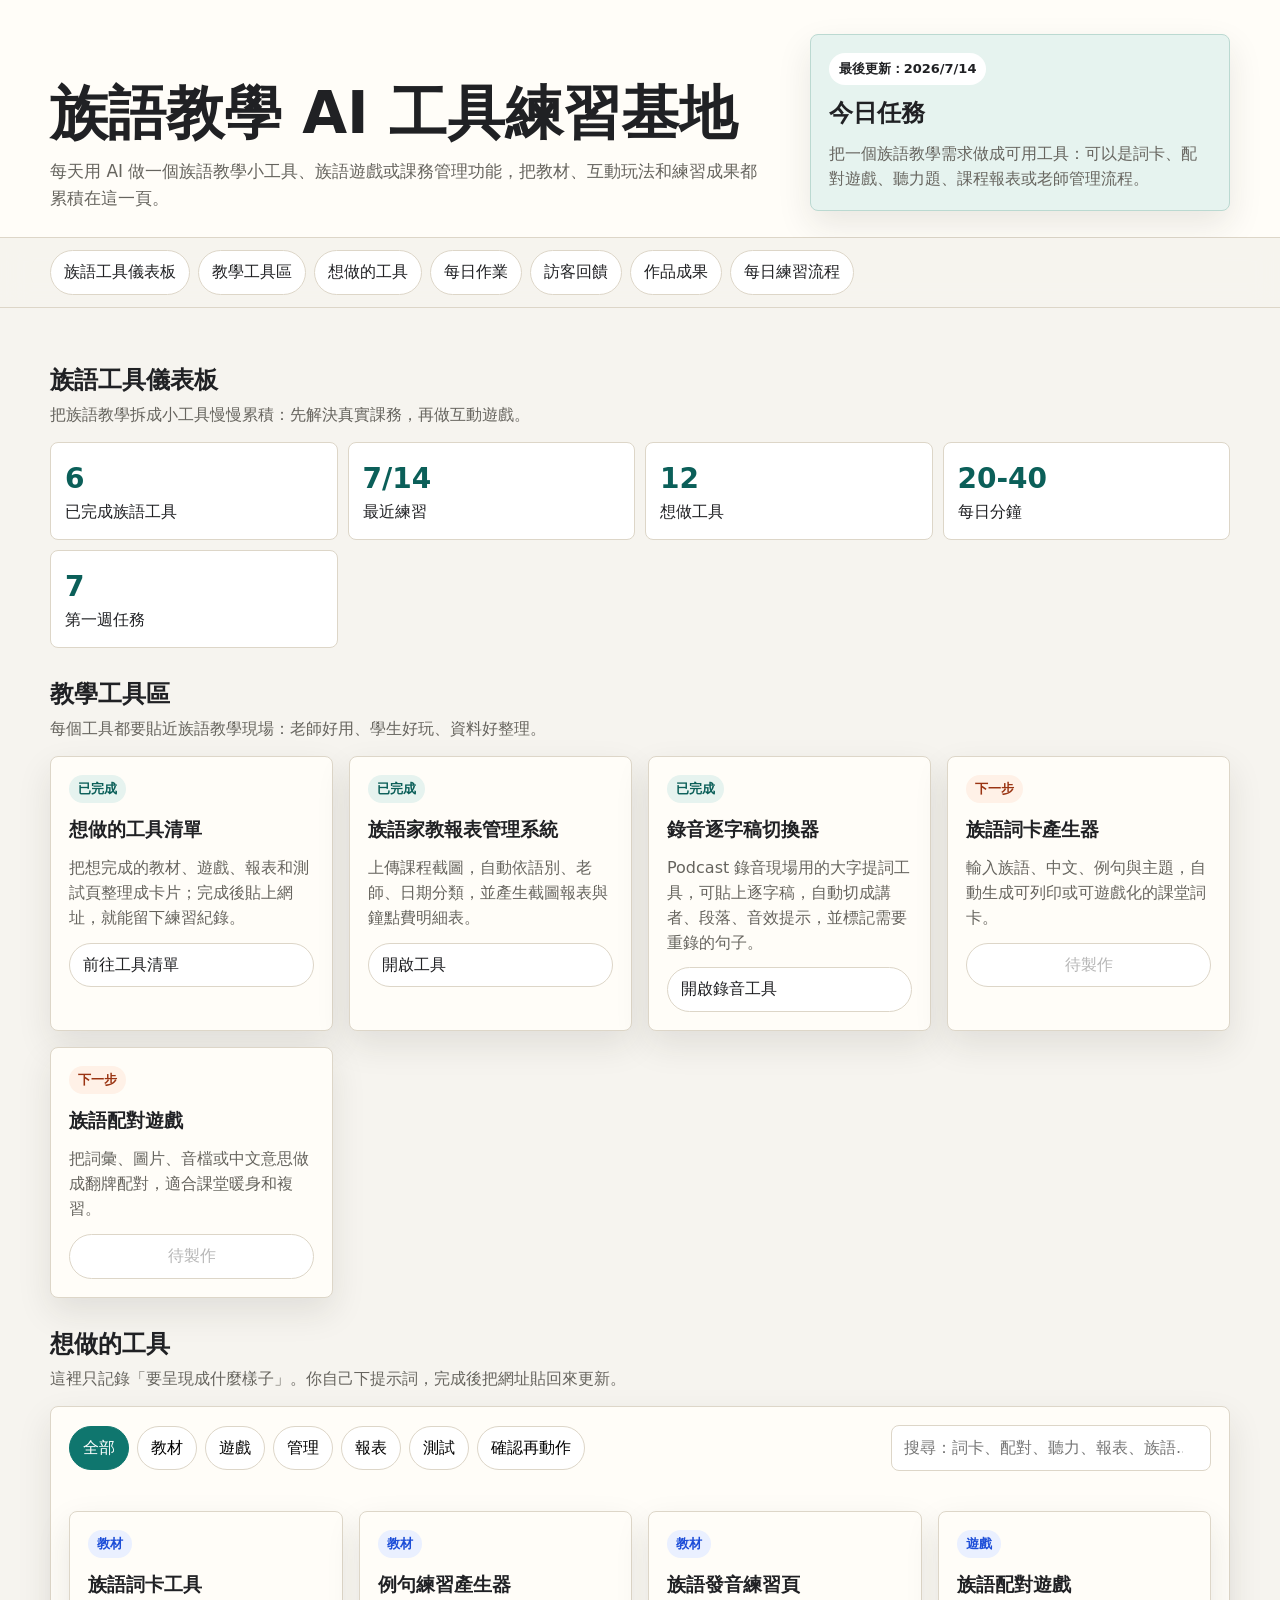
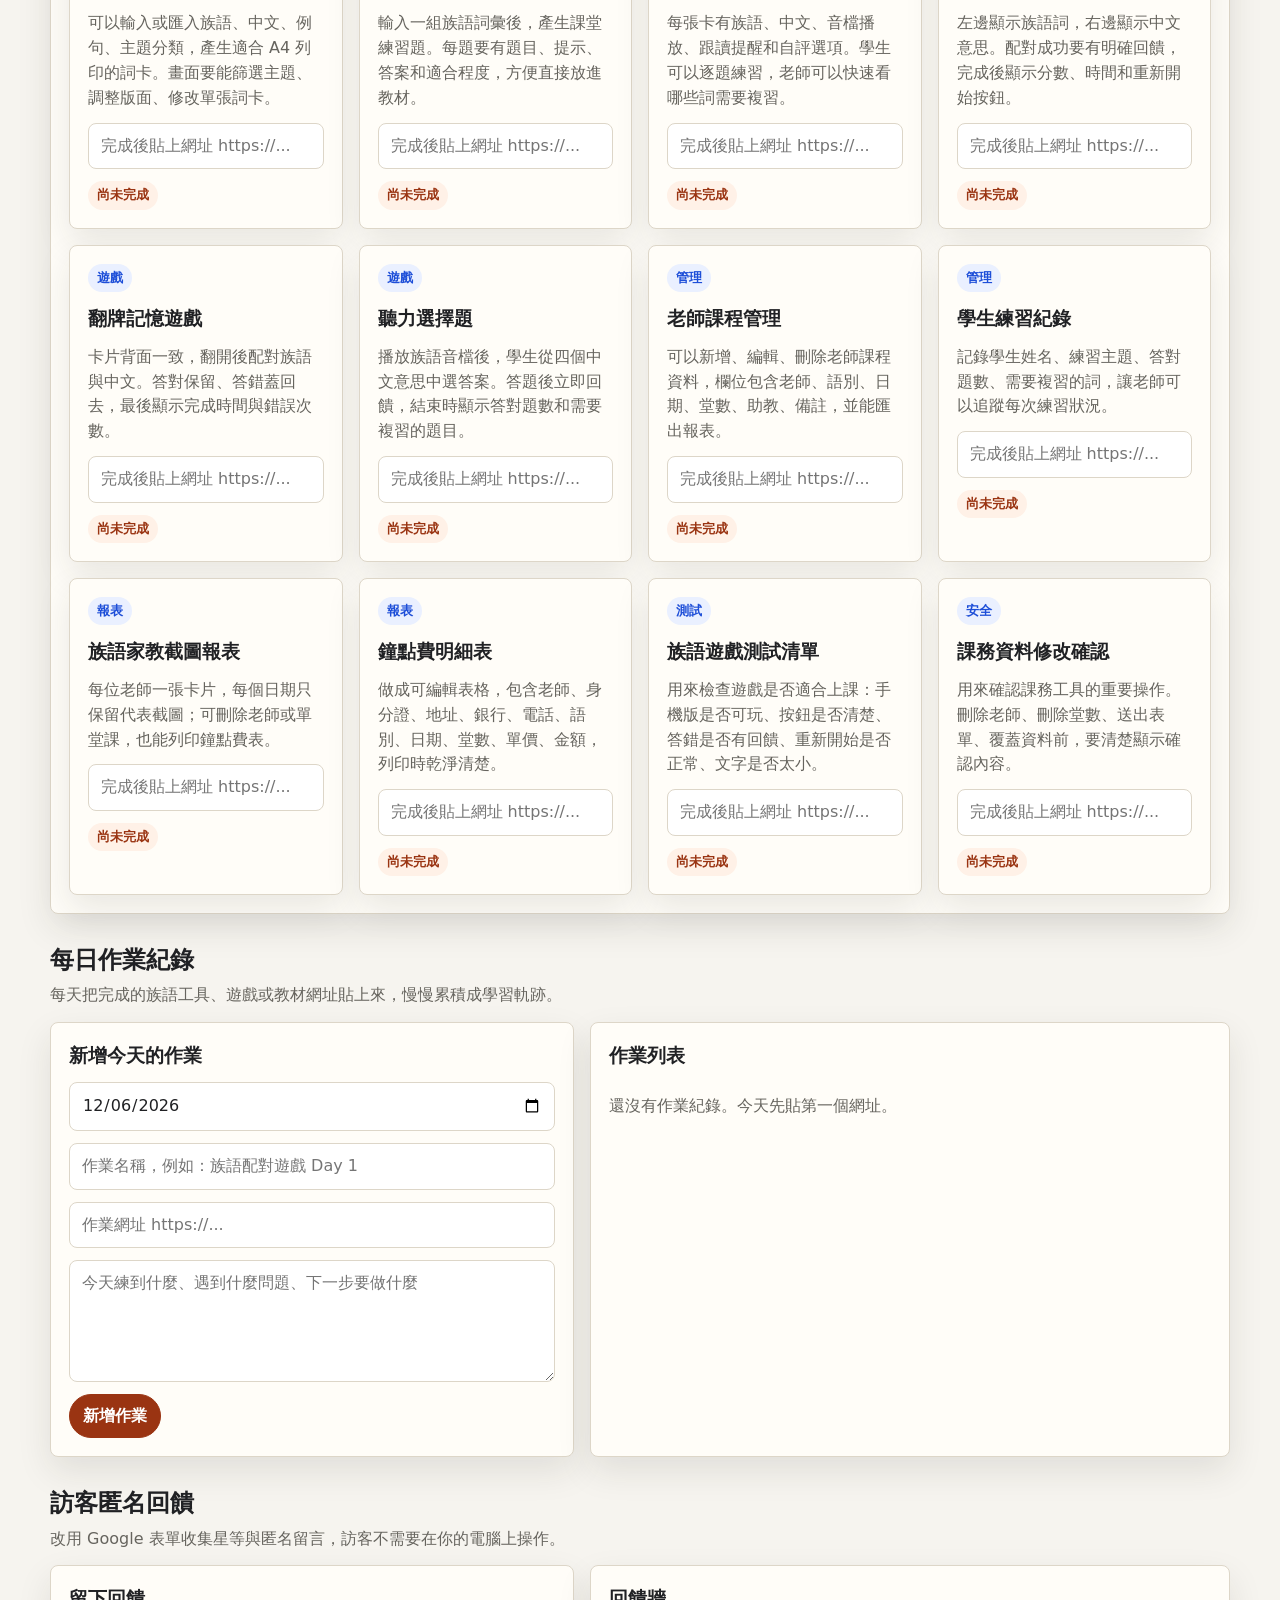
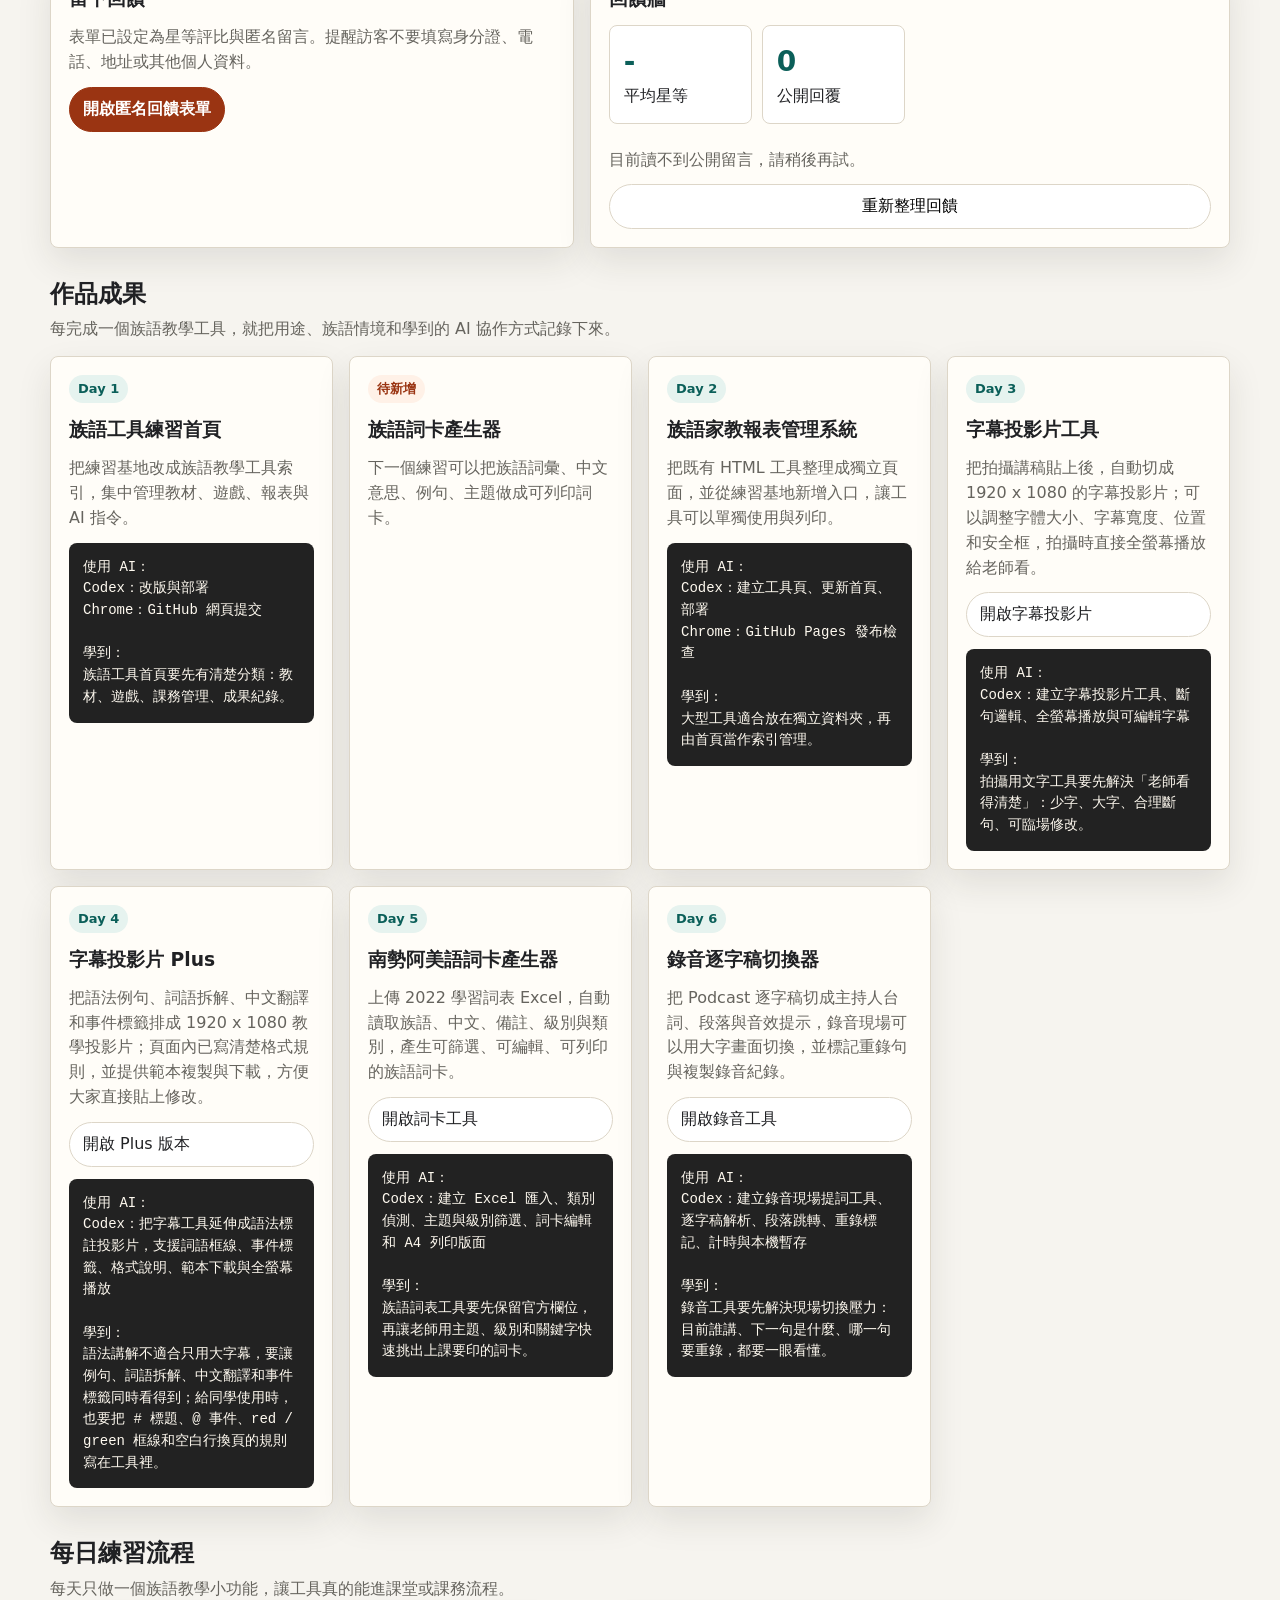
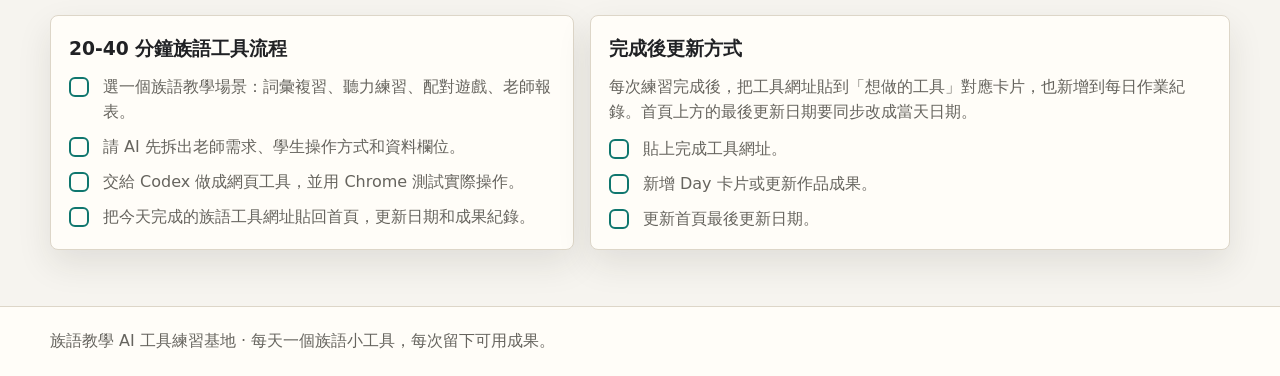
==== commit 127f57bd: "Add recording script switcher tool" ====
--- a/codex-chrome-prompts/index.html
+++ b/codex-chrome-prompts/index.html
@@ -355,7 +355,7 @@
         <p class="lead">每天用 AI 做一個族語教學小工具、族語遊戲或課務管理功能，把教材、互動玩法和練習成果都累積在這一頁。</p>
       </div>
       <aside class="today">
-        <span class="last-updated">最後更新：2026/5/14</span>
+        <span class="last-updated">最後更新：2026/7/14</span>
         <h2>今日任務</h2>
         <p>把一個族語教學需求做成可用工具：可以是詞卡、配對遊戲、聽力題、課程報表或老師管理流程。</p>
       </aside>
@@ -383,8 +383,8 @@
         </div>
       </div>
       <div class="metric" aria-label="練習統計">
-        <div><strong>5</strong><span>已完成族語工具</span></div>
-        <div><strong>5/14</strong><span>最近練習</span></div>
+        <div><strong>6</strong><span>已完成族語工具</span></div>
+        <div><strong>7/14</strong><span>最近練習</span></div>
         <div><strong>12</strong><span>想做工具</span></div>
         <div><strong>20-40</strong><span>每日分鐘</span></div>
         <div><strong>7</strong><span>第一週任務</span></div>
@@ -410,6 +410,12 @@
           <h3>族語家教報表管理系統</h3>
           <p>上傳課程截圖，自動依語別、老師、日期分類，並產生截圖報表與鐘點費明細表。</p>
           <a class="pill" href="tools/teacher-manager/">開啟工具</a>
+        </article>
+        <article class="card tool-card">
+          <span class="status done">已完成</span>
+          <h3>錄音逐字稿切換器</h3>
+          <p>Podcast 錄音現場用的大字提詞工具，可貼上逐字稿，自動切成講者、段落、音效提示，並標記需要重錄的句子。</p>
+          <a class="pill" href="tools/recording-script-switcher/">開啟錄音工具</a>
         </article>
         <article class="card tool-card">
           <span class="status next">下一步</span>
@@ -575,6 +581,17 @@
 學到：
 族語詞表工具要先保留官方欄位，再讓老師用主題、級別和關鍵字快速挑出上課要印的詞卡。</pre>
         </article>
+        <article class="card">
+          <span class="status done">Day 6</span>
+          <h3>錄音逐字稿切換器</h3>
+          <p>把 Podcast 逐字稿切成主持人台詞、段落與音效提示，錄音現場可以用大字畫面切換，並標記重錄句與複製錄音紀錄。</p>
+          <a class="pill" href="tools/recording-script-switcher/">開啟錄音工具</a>
+          <pre>使用 AI：
+Codex：建立錄音現場提詞工具、逐字稿解析、段落跳轉、重錄標記、計時與本機暫存
+
+學到：
+錄音工具要先解決現場切換壓力：目前誰講、下一句是什麼、哪一句要重錄，都要一眼看懂。</pre>
+        </article>
       </div>
     </section>
 
